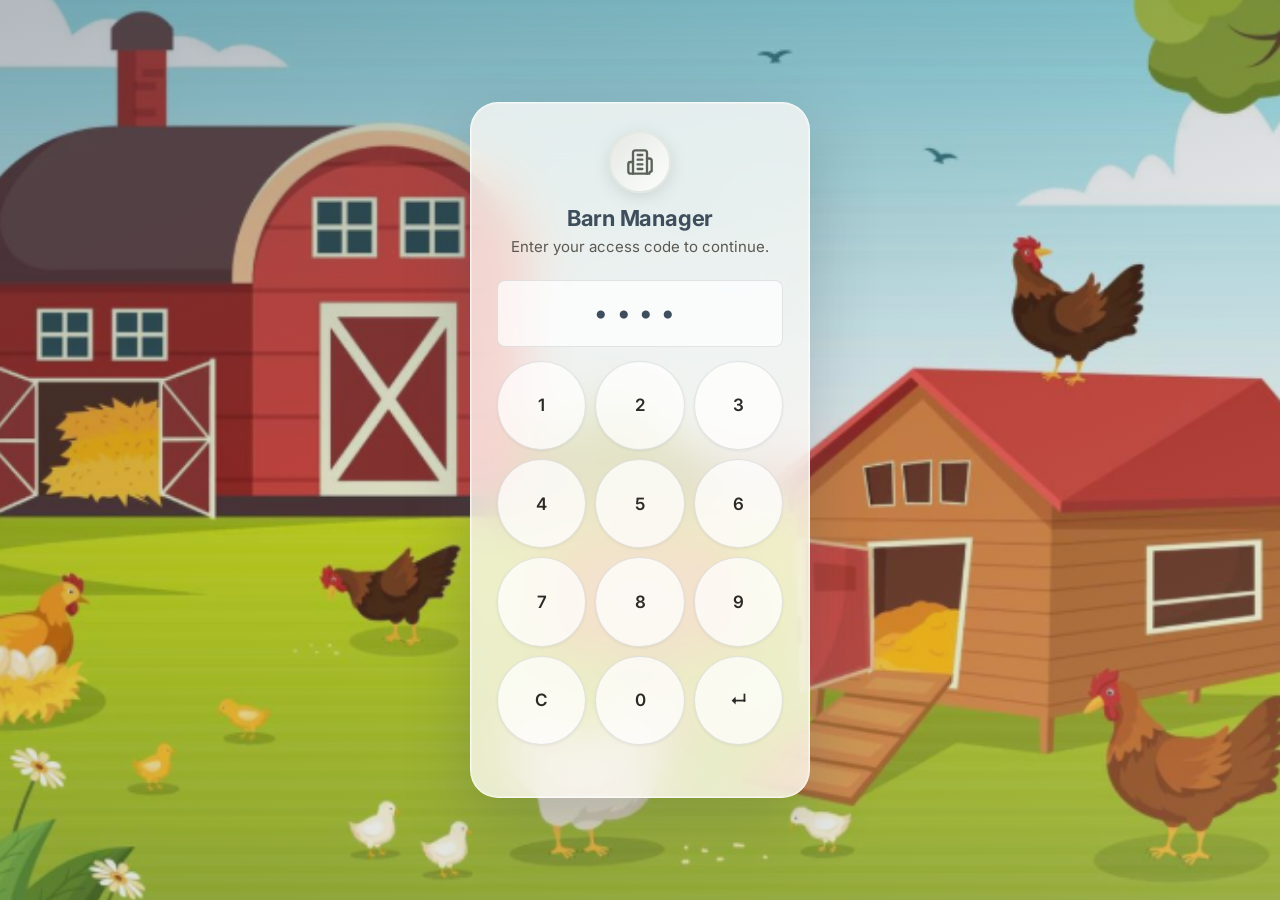
==== index.html @ c5adf639 "First Commit: Initial version completed" ====
<!DOCTYPE html>
<html lang="en">
<head>
  <meta charset="UTF-8">
  <title>Barn Manager Login</title>
  <meta name="viewport" content="width=device-width, initial-scale=1.0">
  <link rel="stylesheet" href="assets/css/style.css">
  <link rel="manifest" href="manifest.json">
</head>
<body>
  <div class="login-wrapper">
    <div class="card login-card">
      <div class="login-header">
        <div class="login-logo-wrap">
          <svg xmlns="http://www.w3.org/2000/svg" width="28" height="28" viewBox="0 0 24 24" fill="none" stroke="currentColor" stroke-width="2" stroke-linecap="round" stroke-linejoin="round"><path d="M6 22V4a2 2 0 0 1 2-2h8a2 2 0 0 1 2 2v18Z"/><path d="M6 12H4a2 2 0 0 0-2 2v6a2 2 0 0 0 2 2h2"/><path d="M18 9h2a2 2 0 0 1 2 2v9a2 2 0 0 0-2 2h-2"/><path d="M10 6h4"/><path d="M10 10h4"/><path d="M10 14h4"/><path d="M10 18h4"/></svg>
        </div>
        <h1>Barn Manager</h1>
        <p>Enter your access code to continue.</p>
      </div>

      <div id="step-keypad">
        <div class="keypad-display" id="keypadDisplay">••••</div>
        <div class="keypad-grid">
          <button class="keypad-btn" data-digit="1">1</button>
          <button class="keypad-btn" data-digit="2">2</button>
          <button class="keypad-btn" data-digit="3">3</button>
          <button class="keypad-btn" data-digit="4">4</button>
          <button class="keypad-btn" data-digit="5">5</button>
          <button class="keypad-btn" data-digit="6">6</button>
          <button class="keypad-btn" data-digit="7">7</button>
          <button class="keypad-btn" data-digit="8">8</button>
          <button class="keypad-btn" data-digit="9">9</button>
          <button class="keypad-btn" data-action="clear">C</button>
          <button class="keypad-btn" data-digit="0">0</button>
          <button class="keypad-btn" data-action="enter">↵</button>
        </div>
        <div class="keypad-error" id="keypadError"></div>
      </div>

      <div id="step-year" class="year-step" style="display: none;">
        <p>What year is the Farm Manager born?</p>
        <div class="year-input-row">
          <input type="number" id="yearInput" placeholder="YYYY" min="1900" max="2100">
          <button class="btn btn-primary btn-small" id="yearSubmit">Enter</button>
        </div>
        <div class="keypad-error" id="yearError"></div>
      </div>
    </div>
  </div>

  <script src="assets/js/app.js"></script>
  <script src="assets/js/pages/login.js"></script>
</body>
</html>
---- assets/css/style.css ----
/* ═══════════════════════════════════════════════════
   BARN MANAGER — October Mist · Pro Redesign v4
   Glass · Motion · Lucide Icons · Full Responsive
═══════════════════════════════════════════════════ */

@import url('https://fonts.googleapis.com/css2?family=Inter:ital,opsz,wght@0,14..32,300;0,14..32,400;0,14..32,500;0,14..32,600;0,14..32,700;1,14..32,400&display=swap');

/* ─── TOKENS ─────────────────────────────────────── */
:root {
  --white:        #ffffff;
  --cream:        #f7f5f0;
  --bg:           #ede8e0;
  --bg-card:      #f7f5f0;
  --bg-soft:      #e6e1d8;

  --slate:        #3f4e5c;
  --navy:         #3f4e5c;
  --navy-mid:     #4a5668;
  --navy-glass:   rgba(63, 78, 92, .76);

  --mist:         #b6b8a5;
  --sage:         #5c645a;
  --sage-dk:      #4a5248;
  --sage-lt:      #e4e8e2;
  --sage-glass:   rgba(92, 100, 90, .16);

  --seafoam:      #b5c8c0;
  --teal:         #9bb5ad;
  --teal-lt:      #e4edea;

  --terra:        #a97262;
  --terra-lt:     #f2e8e4;

  --sand:         #d9c8b8;
  --blush:        #d9c8b8;
  --greige:       #b8b0a6;

  --border:       rgba(63, 78, 92, .1);
  --border-mid:   rgba(63, 78, 92, .14);

  --text:         #2c2a27;
  --text-2:       #5c5852;
  --text-3:       #969088;

  --navy-rgb:     63, 78, 92;
  --sage-rgb:     92, 100, 90;
  --terra-rgb:    169, 114, 98;
  --mist-rgb:     182, 184, 165;

  --glass-bg:     rgba(247, 245, 240, .76);
  --glass-border: rgba(255, 255, 255, .58);
  --glass-shadow: 0 8px 32px rgba(63, 78, 92, .14);

  /* Shadows */
  --sh-xs: 0 1px 3px rgba(0,0,0,.07);
  --sh-sm: 0 2px 10px rgba(0,0,0,.09);
  --sh-md: 0 6px 24px rgba(0,0,0,.11);
  --sh-lg: 0 16px 48px rgba(0,0,0,.15);

  /* Shape */
  --r-sm:  8px;
  --r-md:  14px;
  --r-lg:  20px;
  --r-xl:  28px;
  --r-pill:999px;

  /* Motion */
  --ease:   cubic-bezier(.25,.46,.45,.94);
  --spring: cubic-bezier(.34,1.56,.64,1);
  --t1: .12s;
  --t2: .22s;
  --t3: .38s;

  /* Layout */
  --nav-h:  58px;
  --max-w:  1080px;
  --font:   'Inter', system-ui, sans-serif;

  /* Typography — fixed role scale */
  --fs-display:  26px;
  --fs-title:    22px;
  --fs-heading:  19px;
  --fs-subhead:  17px;
  --fs-body:     16px;
  --fs-ui:       15px;
  --fs-caption:  14px;
  --fs-label:    13px;
  --fs-micro:    12px;
}

/* ─── RESET ──────────────────────────────────────── */
*, *::before, *::after { box-sizing: border-box; margin: 0; padding: 0; }
html { -webkit-text-size-adjust: 100%; scroll-behavior: smooth; }

body {
  font-family: var(--font);
  font-size: var(--fs-body);
  line-height: 1.55;
  color: var(--text);
  background: var(--bg);
  min-height: 100vh;
  -webkit-font-smoothing: antialiased;
}

body.app-shell {
  display: flex;
  flex-direction: column;
  padding-top: var(--nav-h);
  background: var(--bg);
  position: relative;
}

/* Farm background on ALL app pages */
body.app-shell::before {
  content: '';
  position: fixed;
  inset: 0;
  background: url('../images/farm-bg.jpg') center center / cover no-repeat;
  z-index: -2;
  transform: scale(1.04);
  animation: subtleDrift 30s ease-in-out infinite alternate;
}

/* Soft warm overlay so content stays readable */
body.app-shell::after {
  content: '';
  position: fixed;
  inset: 0;
  background: rgba(237, 232, 224, .5);
  z-index: -1;
}

/* ─── TYPOGRAPHY ─────────────────────────────────── */
h1, h2, h3 {
  font-weight: 700;
  line-height: 1.22;
  color: var(--navy);
  letter-spacing: -.01em;
}
h1 { font-size: var(--fs-title); }
h2 { font-size: var(--fs-heading); }
h3 { font-size: var(--fs-subhead); }

label {
  display: block;
  font-size: var(--fs-label);
  font-weight: 600;
  color: var(--text-3);
  text-transform: uppercase;
  letter-spacing: .055em;
  margin-bottom: 5px;
}
p { color: var(--text-2); }
button { font-family: var(--font); cursor: pointer; }
a { color: inherit; text-decoration: none; }

.icon {
  display: block;
  flex-shrink: 0;
}

.top-bar-title .icon,
.panel-title .icon {
  display: inline-block;
  vertical-align: middle;
}

/* ─── SHELL ──────────────────────────────────────── */
.app-container {
  width: 100%;
  max-width: var(--max-w);
  margin: 0 auto;
  padding: 22px 18px 52px;
}

body.app-shell.page-centered .app-container {
  flex: 1;
  display: flex;
  align-items: center;
  justify-content: center;
  padding: 24px 18px;
}

/* ─── TOP BAR ────────────────────────────────────── */
.top-bar {
  position: fixed;
  top: 0; left: 0; right: 0;
  z-index: 200;
  height: var(--nav-h);
  background: var(--navy-glass);
  backdrop-filter: blur(18px) saturate(1.6);
  -webkit-backdrop-filter: blur(18px) saturate(1.6);
  border-bottom: 1px solid rgba(255,255,255,.1);
  display: flex;
  align-items: center;
  justify-content: space-between;
  padding: 0 20px;
  box-shadow: 0 2px 20px rgba(0,0,0,.18);
}

.top-bar-title {
  font-size: var(--fs-subhead);
  font-weight: 700;
  color: #fff;
  letter-spacing: .01em;
  display: flex;
  align-items: center;
  gap: 10px;
}

.top-bar-title svg { opacity: .8; }

.top-bar-actions {
  display: flex;
  align-items: center;
  gap: 8px;
}

/* ─── GLASS CARD ─────────────────────────────────── */
.card {
  position: relative;
  background: rgba(252,250,247,.78);
  backdrop-filter: blur(22px) saturate(1.6);
  -webkit-backdrop-filter: blur(22px) saturate(1.6);
  border-radius: var(--r-lg);
  border: 1px solid rgba(255,255,255,.72);
  box-shadow: 0 8px 32px rgba(var(--navy-rgb), .12), 0 1px 0 rgba(255,255,255,.8) inset;
  padding: 22px 22px;
  overflow: visible;
  animation: cardIn var(--t3) var(--ease) forwards;
}

.app-container > .card + .card { margin-top: 14px; }

@keyframes cardIn {
  from { opacity: 0; }
  to   { opacity: 1; }
}

.app-container > .card:nth-child(2) { animation-delay: .06s; }
.app-container > .card:nth-child(3) { animation-delay: .12s; }
.app-container > .card:nth-child(4) { animation-delay: .18s; }

/* ─── BUTTONS ────────────────────────────────────── */
.btn {
  display: inline-flex;
  align-items: center;
  justify-content: center;
  gap: 7px;
  border: none;
  border-radius: var(--r-pill);
  padding: 9px 20px;
  font-size: var(--fs-ui);
  font-weight: 600;
  letter-spacing: .01em;
  min-height: 40px;
  white-space: nowrap;
  transition:
    background var(--t1) var(--ease),
    transform  var(--t1) var(--ease),
    box-shadow var(--t1) var(--ease);
}

.btn svg { flex-shrink: 0; }
.btn:active { transform: scale(.95) !important; }

.btn-primary {
  background: var(--sage);
  color: #fff;
  box-shadow: 0 3px 12px rgba(var(--sage-rgb), .32);
}
.btn-primary:hover {
  background: var(--sage-dk);
  transform: translateY(-1px);
  box-shadow: 0 5px 18px rgba(var(--sage-rgb), .38);
}

/* ghost on dark bg (top bar) */
.btn-ghost {
  background: rgba(255,255,255,.13);
  color: #fff;
  border: 1px solid rgba(255,255,255,.22);
}
.btn-ghost:hover { background: rgba(255,255,255,.24); }

/* ghost on light bg (inside cards) */
.card .btn-ghost,
.tab-panel .btn-ghost {
  background: var(--bg-soft);
  color: var(--text);
  border: 1px solid var(--border-mid);
}
.card .btn-ghost:hover,
.tab-panel .btn-ghost:hover { background: var(--bg); }

.btn-danger {
  background: var(--terra);
  color: #fff;
  box-shadow: 0 3px 10px rgba(var(--terra-rgb), .28);
}
.btn-danger:hover { filter: brightness(1.08); }

.btn-success {
  background: #c9ebd4;
  color: #3a7a52;
  box-shadow: 0 3px 10px rgba(100, 170, 130, .2);
}

.btn-success:hover {
  background: #b8e3c7;
  color: #326845;
  transform: translateY(-1px);
  box-shadow: 0 5px 14px rgba(100, 170, 130, .24);
}

.btn-small {
  padding: 5px 13px;
  font-size: var(--fs-caption);
  min-height: 32px;
}

/* ─── INPUTS ─────────────────────────────────────── */
.form-group { margin-bottom: 15px; }

input[type=text],
input[type=number],
input[type=date],
input[type=time],
select,
textarea {
  font-family: var(--font);
  font-size: var(--fs-body);
  padding: 10px 12px;
  border-radius: var(--r-sm);
  border: 1.5px solid rgba(0,0,0,.11);
  background: rgba(255,255,255,.85);
  color: var(--text);
  width: 100%;
  min-height: 42px;
  transition: border-color var(--t1), box-shadow var(--t1), background var(--t1);
  -webkit-appearance: none;
  appearance: none;
}

input:focus, select:focus, textarea:focus {
  outline: none;
  border-color: var(--sage);
  background: #fff;
  box-shadow: 0 0 0 3px rgba(var(--sage-rgb), .14);
}

input::placeholder, textarea::placeholder { color: var(--text-3); }

select {
  background-image: url("data:image/svg+xml,%3Csvg xmlns='http://www.w3.org/2000/svg' width='12' height='8'%3E%3Cpath d='M1 1l5 5 5-5' stroke='%239a948c' stroke-width='1.6' fill='none' stroke-linecap='round' stroke-linejoin='round'/%3E%3C/svg%3E");
  background-repeat: no-repeat;
  background-position: right 12px center;
  background-color: rgba(255,255,255,.85);
  padding-right: 32px;
}

textarea { resize: vertical; min-height: 88px; }

.field-group.has-error input[type=text],
.field-group.has-error input[type=number],
.field-group.has-error input[type=date],
.field-group.has-error input[type=time],
.field-group.has-error textarea,
input.is-invalid,
textarea.is-invalid {
  border-color: var(--terra);
  box-shadow: 0 0 0 3px rgba(var(--terra-rgb), .16);
}

.field-group.has-error input:focus,
.field-group.has-error textarea:focus,
input.is-invalid:focus,
textarea.is-invalid:focus {
  border-color: var(--terra);
  box-shadow: 0 0 0 3px rgba(var(--terra-rgb), .16);
}

.field-error {
  margin-top: 6px;
  font-size: var(--fs-caption);
  font-weight: 500;
  color: var(--terra);
  line-height: 1.35;
}

.card.has-form-errors {
  border-color: rgba(var(--terra-rgb), .45);
  box-shadow:
    0 0 0 2px rgba(var(--terra-rgb), .18),
    0 8px 32px rgba(var(--navy-rgb), .12),
    0 1px 0 rgba(255,255,255,.8) inset;
}

.custom-select {
  position: relative;
  width: 100%;
  min-width: 100px;
}

.custom-select-trigger {
  width: 100%;
  display: flex;
  align-items: center;
  justify-content: space-between;
  gap: 8px;
  font-family: var(--font);
  font-size: var(--fs-body);
  padding: 8px 12px;
  border-radius: var(--r-sm);
  border: 1.5px solid rgba(0,0,0,.11);
  background: rgba(255,255,255,.85);
  color: var(--text);
  min-height: 42px;
  cursor: pointer;
  text-align: left;
  transition: border-color var(--t1), box-shadow var(--t1), background var(--t1);
}

.custom-select-trigger:hover {
  background: #fff;
}

.custom-select.open .custom-select-trigger,
.custom-select-trigger:focus {
  outline: none;
  border-color: var(--sage);
  background: #fff;
  box-shadow: 0 0 0 3px rgba(var(--sage-rgb), .14);
}

.custom-select.is-invalid .custom-select-trigger {
  border-color: var(--terra);
  box-shadow: 0 0 0 3px rgba(var(--terra-rgb), .16);
}

.custom-select.is-invalid.open .custom-select-trigger,
.custom-select.is-invalid .custom-select-trigger:focus {
  border-color: var(--terra);
  box-shadow: 0 0 0 3px rgba(var(--terra-rgb), .16);
}

.custom-select-label {
  flex: 1;
  min-width: 0;
  overflow: hidden;
  text-overflow: ellipsis;
  white-space: nowrap;
}

.custom-select-label.is-placeholder {
  color: var(--text-3);
}

.custom-select-chevron {
  flex-shrink: 0;
  width: 12px;
  height: 12px;
  background-image: url("data:image/svg+xml,%3Csvg xmlns='http://www.w3.org/2000/svg' width='12' height='8'%3E%3Cpath d='M1 1l5 5 5-5' stroke='%23969088' stroke-width='1.6' fill='none' stroke-linecap='round' stroke-linejoin='round'/%3E%3C/svg%3E");
  background-repeat: no-repeat;
  background-position: center;
  transition: transform var(--t1);
}

.custom-select.open .custom-select-chevron {
  transform: rotate(180deg);
}

.custom-select-menu {
  display: none;
  list-style: none;
  margin: 0;
  padding: 4px;
  background: #fff;
  border: 1px solid var(--border-mid);
  border-radius: var(--r-sm);
  box-shadow: var(--sh-md);
  max-height: 220px;
  overflow-y: auto;
}

.custom-select-menu.is-open {
  display: block;
}

.custom-select-option {
  padding: 9px 12px;
  border-radius: 6px;
  font-size: var(--fs-ui);
  cursor: pointer;
  color: var(--text);
  transition: background var(--t1), color var(--t1);
}

.custom-select-option:hover {
  background: var(--sage-lt);
}

.custom-select-option.selected {
  background: var(--sage);
  color: #fff;
}

td .custom-select-trigger {
  min-height: 34px;
  padding: 5px 10px;
  font-size: var(--fs-ui);
}

/* ─── TABLES ─────────────────────────────────────── */
.table-wrapper {
  overflow: visible;
  border-radius: var(--r-md);
  border: 1px solid var(--border);
  background: rgba(255,255,255,.7);
}

table { border-collapse: collapse; width: 100%; min-width: 560px; }

th, td {
  padding: 10px 13px;
  border-bottom: 1px solid rgba(0,0,0,.07);
  font-size: var(--fs-ui);
  text-align: left;
}

th {
  background: var(--teal-lt);
  color: var(--navy);
  font-weight: 700;
  font-size: var(--fs-micro);
  text-transform: uppercase;
  letter-spacing: .06em;
  white-space: nowrap;
}

th.col-no, td.col-no {
  width: 48px;
  padding-left: 10px;
  padding-right: 10px;
  text-align: center;
  font-size: var(--fs-caption);
  font-weight: 600;
  white-space: nowrap;
}

th.col-no {
  text-transform: none;
  letter-spacing: 0;
  color: var(--navy);
}

td.col-no {
  color: var(--text-3);
}

tr:last-child td { border-bottom: none; }
tbody tr { transition: background var(--t1); }
tbody tr:hover td { background: rgba(var(--mist-rgb), .12); }

td.select-cell {
  min-width: 120px;
}

th.col-action, td.action-cell {
  width: 56px;
  text-align: center;
  padding-left: 8px;
  padding-right: 8px;
}

th.col-action {
  text-transform: none;
  letter-spacing: 0;
}

.btn-icon-delete {
  display: inline-flex;
  align-items: center;
  justify-content: center;
  width: 34px;
  height: 34px;
  padding: 0;
  border: none;
  border-radius: var(--r-sm);
  background: transparent;
  color: var(--terra);
  cursor: pointer;
  transition: background var(--t1), color var(--t1), transform var(--t1);
}

.btn-icon-delete:hover {
  background: var(--terra-lt);
  color: #8f5345;
}

.btn-icon-delete:active {
  transform: scale(0.94);
}

.btn-icon-delete svg {
  display: block;
}

/* ─── TABS ───────────────────────────────────────── */
.tabs {
  display: inline-flex;
  background: rgba(255,255,255,.5);
  backdrop-filter: blur(8px);
  border: 1px solid var(--border);
  border-radius: var(--r-pill);
  padding: 4px;
  gap: 3px;
  margin-bottom: 16px;
}

.tab-button {
  border: none;
  background: transparent;
  color: var(--text-2);
  padding: 6px 22px;
  border-radius: var(--r-pill);
  font-size: var(--fs-ui);
  font-weight: 600;
  min-height: 36px;
  transition: background var(--t1), color var(--t1), box-shadow var(--t1);
}

.tab-button.active {
  background: var(--sage);
  color: #fff;
  box-shadow: 0 2px 10px rgba(var(--sage-rgb), .28);
}

.tab-panel { display: none; }
.tab-panel.active {
  display: block;
  animation: fadeUp var(--t2) var(--ease) forwards;
}

@keyframes fadeUp {
  from { opacity: 0; }
  to   { opacity: 1; }
}

/* ─── BADGES ─────────────────────────────────────── */
.badge {
  display: inline-flex;
  align-items: center;
  padding: 2px 9px;
  border-radius: var(--r-pill);
  font-size: var(--fs-micro);
  font-weight: 700;
  letter-spacing: .03em;
  background: var(--sage-lt);
  color: var(--sage-dk);
}
.badge-terra { background: var(--terra-lt); color: var(--terra); }

/* ─── PANEL TITLE ────────────────────────────────── */
.panel-title {
  font-size: var(--fs-label);
  font-weight: 700;
  color: var(--navy);
  text-transform: uppercase;
  letter-spacing: .07em;
  margin-bottom: 12px;
  display: flex;
  align-items: center;
  gap: 8px;
}

/* ─── LIST ITEMS (todos & reminders) ─────────────── */
.todo-item, .reminder-item {
  display: flex;
  align-items: flex-start;
  justify-content: space-between;
  gap: 10px;
  padding: 11px 13px;
  margin-bottom: 7px;
  border-radius: var(--r-md);
  background: rgba(255,255,255,.6);
  border: 1px solid var(--border);
  transition: background var(--t1), transform var(--t1), box-shadow var(--t1);
  animation: slideIn var(--t2) var(--ease) both;
}

.todo-item:hover, .reminder-item:hover {
  background: rgba(255,255,255,.9);
  transform: translateX(2px);
  box-shadow: var(--sh-sm);
}

@keyframes slideIn {
  from { opacity: 0; transform: translateX(-8px); }
  to   { opacity: 1; transform: translateX(0); }
}

.todo-item-main, .reminder-item-main { flex: 1; min-width: 0; }
.todo-right { display: flex; align-items: center; padding-top: 1px; }

.todo-title, .reminder-title {
  font-size: var(--fs-ui);
  font-weight: 600;
  color: var(--text);
  overflow: hidden;
  text-overflow: ellipsis;
  white-space: nowrap;
}

.todo-meta, .reminder-meta {
  font-size: var(--fs-caption);
  color: var(--text-3);
  margin-top: 2px;
  line-height: 1.4;
}

input[type=checkbox] {
  width: 18px; height: 18px;
  accent-color: var(--sage);
  cursor: pointer;
}

.list-empty {
  font-size: var(--fs-caption);
  color: var(--text-3);
  font-style: italic;
  padding: 18px 0;
  text-align: center;
}

/* ─── COUNTER ────────────────────────────────────── */
.counter-row {
  display: flex;
  justify-content: space-between;
  align-items: center;
  padding: 10px 14px;
  margin-bottom: 7px;
  border-radius: var(--r-sm);
  background: rgba(255,255,255,.55);
  border: 1px solid var(--border);
  transition: background var(--t1);
}
.counter-row:hover { background: rgba(255,255,255,.85); }

.counter-label { font-size: var(--fs-ui); font-weight: 600; color: var(--text); }

.counter-controls { display: inline-flex; align-items: center; gap: 8px; }

.counter-btn {
  width: 32px; height: 32px;
  border-radius: 50%;
  border: 1.5px solid var(--border-mid);
  background: #fff;
  color: var(--text);
  font-size: var(--fs-subhead);
  font-weight: 700;
  display: flex;
  align-items: center;
  justify-content: center;
  transition: background var(--t1), border-color var(--t1), transform var(--t1);
}
.counter-btn:hover { background: var(--sage-lt); border-color: var(--sage); }
.counter-btn:active { transform: scale(.88); }

.counter-value { min-width: 34px; text-align: center; font-size: var(--fs-subhead); font-weight: 700; color: var(--navy); }

/* ─── MISC ───────────────────────────────────────── */
.details-cell { position: relative; }
.details-text { white-space: pre-line; line-height: 1.4; }

.details-pencil {
  position: absolute;
  top: 5px; right: 5px;
  width: 24px; height: 24px;
  border-radius: 50%;
  border: 1px solid var(--border);
  background: var(--bg-soft);
  color: var(--text-3);
  font-size: var(--fs-micro);
  cursor: pointer;
  display: flex; align-items: center; justify-content: center;
  transition: background var(--t1);
}
.details-pencil:hover { background: var(--sage-lt); }

.flock-form-card { max-width: 700px; margin: 0 auto; width: 100%; }

body.app-shell.page-centered .flock-form-card {
  margin: 0;
}

@media (orientation: portrait) {
  body.app-shell.page-centered .form-grid {
    grid-template-columns: 1fr;
  }
}
.form-intro {
  font-size: var(--fs-ui);
  color: var(--text-2);
  margin-top: 6px;
}
.flock-form-actions {
  display: flex;
  justify-content: flex-end;
  gap: 10px;
  margin-top: 20px;
  flex-wrap: wrap;
}

.form-grid { display: grid; grid-template-columns: 1fr 1fr; gap: 14px; }

.card-toolbar {
  display: flex;
  justify-content: space-between;
  align-items: center;
  gap: 12px;
  flex-wrap: wrap;
}

.card-toolbar-actions {
  display: flex;
  gap: 8px;
  flex-wrap: wrap;
}

.action-row {
  display: flex;
  gap: 10px;
  flex-wrap: wrap;
}

/* ─── MODALS ─────────────────────────────────────── */
#detailsModal, .popup-overlay {
  position: fixed;
  inset: 0;
  display: none;
  align-items: center;
  justify-content: center;
  background: rgba(var(--navy-rgb), .42);
  z-index: 300;
  backdrop-filter: blur(6px);
}

.details-modal-content, .popup-card {
  background: var(--glass-bg);
  backdrop-filter: blur(20px);
  border-radius: var(--r-lg);
  border: 1px solid var(--glass-border);
  padding: 22px;
  width: 92%;
  max-width: 580px;
  box-shadow: var(--sh-lg);
  animation: cardIn var(--t2) var(--spring) both;
}

.details-modal-content {
  max-height: 82vh;
  display: flex;
  flex-direction: column;
}
.details-modal-content textarea { flex: 1; min-height: 200px; }

.popup-card { max-width: 380px; text-align: center; }
.popup-item {
  margin-bottom: 8px;
  text-align: left;
}
.popup-item-meta {
  font-size: var(--fs-caption);
  color: var(--text-3);
}
.popup-actions { display: flex; justify-content: flex-end; gap: 8px; margin-top: 16px; }

.confirm-modal {
  max-width: 320px;
  text-align: left;
}

.confirm-modal-icon {
  display: inline-flex;
  align-items: center;
  justify-content: center;
  width: 40px;
  height: 40px;
  margin-bottom: 12px;
  border-radius: 50%;
  background: var(--terra-lt);
  color: var(--terra);
}

.confirm-modal.is-success {
  background: rgba(236, 248, 240, .94);
  border-color: rgba(152, 210, 170, .55);
  box-shadow:
    0 0 0 1px rgba(180, 225, 195, .35),
    var(--sh-lg);
}

.confirm-modal.is-success .confirm-modal-icon {
  background: #d9f0e1;
  color: #6fbf8a;
}

.confirm-modal.is-success h2 {
  color: #3d6f52;
}

.confirm-modal h2 {
  font-size: var(--fs-heading);
  margin-bottom: 8px;
}

.confirm-modal-text {
  font-size: var(--fs-ui);
  color: var(--text-2);
  line-height: 1.45;
}

.confirm-modal-actions {
  margin-top: 18px;
}

/* ═══════════════════════════════════
   LOGIN PAGE
═══════════════════════════════════ */
.login-wrapper {
  min-height: 100vh;
  display: flex;
  align-items: center;
  justify-content: center;
  padding: 24px 16px;
  position: relative;
  overflow: hidden;
}

/* Farm background */
.login-wrapper::before {
  content: '';
  position: fixed;
  inset: 0;
  background: url('../images/farm-bg.jpg') center center / cover no-repeat;
  z-index: 0;
  transform: scale(1.04);
  animation: subtleDrift 30s ease-in-out infinite alternate;
}

@keyframes subtleDrift {
  from { transform: scale(1.04) translate(0, 0); }
  to   { transform: scale(1.08) translate(-1%, -1%); }
}

/* overlay to make card readable */
.login-wrapper::after {
  content: '';
  position: fixed;
  inset: 0;
  background: linear-gradient(
    160deg,
    rgba(var(--navy-rgb), .4) 0%,
    rgba(var(--navy-rgb), .16) 48%,
    rgba(var(--mist-rgb), .24) 100%
  );
  z-index: 1;
}

.login-card {
  position: relative;
  z-index: 2;
  max-width: 340px;
  width: 100%;
  background: rgba(250,248,245,.82);
  backdrop-filter: blur(24px) saturate(1.5);
  -webkit-backdrop-filter: blur(24px) saturate(1.5);
  border: 1px solid rgba(255,255,255,.65);
  border-radius: var(--r-xl);
  padding: 28px 26px 24px;
  box-shadow: 0 24px 64px rgba(var(--navy-rgb), .26), 0 0 0 1px rgba(255,255,255,.3) inset;
  animation: cardIn var(--t3) var(--spring) both;
}

.login-header {
  text-align: center;
  margin-bottom: 22px;
}

.login-logo-wrap {
  width: 62px; height: 62px;
  border-radius: 50%;
  background: linear-gradient(135deg, var(--sage-lt), rgba(255,255,255,.9));
  border: 2px solid var(--sage-lt);
  display: flex;
  align-items: center;
  justify-content: center;
  margin: 0 auto 12px;
  box-shadow: 0 4px 16px rgba(var(--sage-rgb), .18);
  animation: float 3s ease-in-out infinite;
}

@keyframes float {
  0%,100% { transform: translateY(0); }
  50%      { transform: translateY(-5px); }
}

.login-logo-wrap svg { color: var(--sage); }

.login-card h1 { font-size: var(--fs-title); color: var(--navy); margin-bottom: 3px; }
.login-card > p, .login-header > p {
  font-size: var(--fs-ui);
  color: var(--text-2);
  margin-bottom: 0;
}

/* Keypad */
.keypad-display {
  background: rgba(255,255,255,.7);
  border: 1.5px solid var(--border-mid);
  border-radius: var(--r-sm);
  padding: 12px;
  text-align: center;
  letter-spacing: .4em;
  font-size: var(--fs-display);
  font-weight: 700;
  color: var(--navy);
  margin-bottom: 14px;
  min-height: 52px;
  display: flex;
  align-items: center;
  justify-content: center;
  transition: border-color var(--t1), box-shadow var(--t1);
}
.keypad-display.active {
  border-color: var(--sage);
  box-shadow: 0 0 0 3px rgba(var(--sage-rgb), .14);
}

.keypad-grid {
  display: grid;
  grid-template-columns: repeat(3, 1fr);
  gap: 9px;
}

.keypad-btn {
  aspect-ratio: 1;
  border-radius: 50%;
  border: 1.5px solid var(--border-mid);
  background: rgba(255,255,255,.75);
  color: var(--text);
  font-size: var(--fs-subhead);
  font-weight: 600;
  font-family: var(--font);
  box-shadow: var(--sh-xs);
  transition: background var(--t1), border-color var(--t1), transform var(--t1), box-shadow var(--t1);
  display: flex;
  align-items: center;
  justify-content: center;
  padding: 0;
  min-height: 54px;
}
.keypad-btn:hover { background: var(--sage-lt); border-color: var(--sage); }
.keypad-btn:active { transform: scale(.88); box-shadow: none; background: rgba(var(--mist-rgb), .35); }

.keypad-error {
  min-height: 20px;
  font-size: var(--fs-caption);
  font-weight: 500;
  color: var(--terra);
  text-align: center;
  margin-top: 8px;
}

.year-step p { font-size: var(--fs-body); margin-bottom: 10px; }
.year-input-row { display: flex; gap: 8px; }
.year-input-row input { flex: 1; }

/* ═══════════════════════════════════
   DASHBOARD — FLOCK HERO CARD
═══════════════════════════════════ */
.flock-summary-card {
  overflow: hidden;
  background:
    linear-gradient(135deg, rgba(var(--navy-rgb), .9) 0%, rgba(74, 86, 104, .84) 100%);
  backdrop-filter: blur(16px);
  -webkit-backdrop-filter: blur(16px);
  border-color: rgba(255,255,255,.12);
  color: #fff;
  padding: 24px 22px;
}

.flock-summary-card::after {
  content: '';
  position: absolute;
  right: 0; top: 0; bottom: 0;
  width: 45%;
  background: url("data:image/svg+xml,%3Csvg xmlns='http://www.w3.org/2000/svg' viewBox='0 0 200 180' opacity='.07'%3E%3Cellipse cx='100' cy='125' rx='52' ry='44' fill='white'/%3E%3Cellipse cx='100' cy='82' rx='38' ry='34' fill='white'/%3E%3Cellipse cx='82' cy='60' rx='16' ry='13' fill='white'/%3E%3Ccircle cx='88' cy='53' r='4' fill='%233f4e5c'/%3E%3Cpolygon points='74,47 64,38 80,41' fill='%23a97262'/%3E%3Cellipse cx='118' cy='58' rx='10' ry='9' fill='white'/%3E%3Ccircle cx='113' cy='53' r='3' fill='%233f4e5c'/%3E%3Cpolygon points='122,46 130,39 124,48' fill='%23a97262'/%3E%3C/svg%3E") right center / 200px auto no-repeat;
  pointer-events: none;
  z-index: 0;
  border-radius: inherit;
}

.flock-summary-card h2 {
  color: rgba(255,255,255,.55);
  font-size: var(--fs-micro);
  text-transform: uppercase;
  letter-spacing: .1em;
  font-weight: 700;
  margin-bottom: 16px;
}

.flock-summary-grid {
  display: grid;
  grid-template-columns: repeat(3, 1fr);
  gap: 10px;
  margin-bottom: 16px;
}

.flock-summary-item {
  background: rgba(255,255,255,.1);
  border: 1px solid rgba(255,255,255,.13);
  border-radius: var(--r-md);
  padding: 12px 10px;
  text-align: center;
  transition: background var(--t1), transform var(--t1);
}
.flock-summary-item:hover { background: rgba(255,255,255,.18); transform: translateY(-1px); }

.flock-summary-label {
  font-size: var(--fs-micro);
  color: rgba(255,255,255,.55);
  text-transform: uppercase;
  letter-spacing: .07em;
  margin-bottom: 5px;
}
.flock-summary-value { font-size: var(--fs-subhead); font-weight: 700; color: #fff; }

.flock-summary-card .btn-ghost {
  background: rgba(255,255,255,.14);
  color: #fff;
  border-color: rgba(255,255,255,.22);
  font-size: var(--fs-caption);
}
.flock-summary-card .btn-ghost:hover { background: rgba(255,255,255,.24); }
.flock-edit-row { margin-top: 0; }

/* ═══════════════════════════════════
   DASHBOARD — WORKSHEETS CARD
═══════════════════════════════════ */
.worksheets-card h2 { margin-bottom: 16px; }

.menu-grid {
  display: grid;
  grid-template-columns: repeat(2, 1fr);
  gap: 10px;
}

.menu-tile {
  border-radius: var(--r-md);
  border: 1px solid rgba(255, 255, 255, .6);
  background: rgba(255, 255, 255, .62);
  backdrop-filter: blur(14px) saturate(1.4);
  -webkit-backdrop-filter: blur(14px) saturate(1.4);
  padding: 16px 10px 14px;
  cursor: pointer;
  text-align: center;
  min-width: 0;
  min-height: 104px;
  display: flex;
  flex-direction: column;
  align-items: center;
  justify-content: center;
  transition:
    background  var(--t1) var(--ease),
    border-color var(--t1) var(--ease),
    transform   var(--t2) var(--spring),
    box-shadow  var(--t1) var(--ease);
  position: relative;
  overflow: hidden;
}

.menu-tile-icon .icon-chicken {
  width: 22px;
  height: 22px;
}

.menu-tile-icon {
  width: 38px; height: 38px;
  border-radius: 50%;
  background: var(--sage-lt);
  display: flex;
  align-items: center;
  justify-content: center;
  margin: 0 auto 9px;
  transition: transform var(--t2) var(--spring), background var(--t1), color var(--t1);
  color: var(--sage);
}

.menu-tile:hover {
  background: rgba(255,255,255,.9);
  border-color: var(--mist);
  transform: translateY(-3px);
  box-shadow: 0 8px 24px rgba(var(--sage-rgb), .16);
}
.menu-tile:hover .menu-tile-icon {
  transform: scale(1.15) rotate(-6deg);
  background: var(--sage);
  color: #fff;
}
.menu-tile:active { transform: scale(.96); }

.menu-tile-title { font-weight: 700; font-size: var(--fs-ui); color: var(--navy); margin-bottom: 2px; }
.menu-tile-sub {
  font-size: var(--fs-caption);
  color: var(--text-3);
  line-height: 1.3;
  display: -webkit-box;
  -webkit-line-clamp: 2;
  -webkit-box-orient: vertical;
  overflow: hidden;
}

/* ═══════════════════════════════════
   DASHBOARD — BOTTOM PANELS
═══════════════════════════════════ */
.dashboard-panels {
  display: grid;
  grid-template-columns: 1fr 1fr;
  gap: 14px;
  margin-top: 14px;
  align-items: stretch;
}

.dashboard-panel {
  margin-top: 0;
  height: 100%;
  min-height: 200px;
  display: flex;
  flex-direction: column;
}

.dashboard-panel .panel-title {
  flex-shrink: 0;
}

.dashboard-panel .panel-title-text {
  flex: 1;
  min-width: 0;
  line-height: 1.3;
}

.dashboard-panel .panel-title .badge {
  margin-left: auto;
  flex-shrink: 0;
}

.dashboard-panel-body {
  flex: 1;
  display: flex;
  flex-direction: column;
  min-height: 0;
}

.dashboard-panel .list-empty {
  flex: 1;
  display: flex;
  align-items: center;
  justify-content: center;
  padding: 12px 0;
}

.dashboard-panel-footer {
  flex-shrink: 0;
  padding-top: 10px;
  margin-top: auto;
  border-top: 1px solid var(--border);
  text-align: center;
}

.dashboard-panel-footer.is-hidden {
  display: none;
}

.dashboard-view-all {
  appearance: none;
  border: none;
  background: none;
  padding: 6px 4px 2px;
  font: inherit;
  font-size: var(--fs-caption);
  font-weight: 600;
  color: var(--sage);
  cursor: pointer;
  text-decoration: underline;
  text-underline-offset: 3px;
  transition: color var(--t1) var(--ease);
}

.dashboard-view-all:hover {
  color: var(--sage-dk);
}

.dashboard-center-row { display: flex; justify-content: center; margin-top: 14px; }

/* ─── UTILITIES ──────────────────────────────────── */
.mt-6  { margin-top: 6px; }
.mt-8  { margin-top: 8px; }
.mt-10 { margin-top: 10px; }
.mt-12 { margin-top: 12px; }
.mt-16 { margin-top: 16px; }
.mt-20 { margin-top: 20px; }
.mt-24 { margin-top: 24px; }
.text-center { text-align: center; }
.flex-wrap { flex-wrap: wrap; }
.gap-8 { gap: 8px; }
.d-flex { display: flex; }
.repair-status-completed { color: var(--sage-dk); font-weight: 600; font-size: var(--fs-caption); }
.repair-status-open { color: var(--terra); font-weight: 600; font-size: var(--fs-caption); }

/* ─── LIST PAGINATION ────────────────────────────── */
.list-pagination {
  margin-top: 14px;
  padding-top: 12px;
  padding-bottom: 4px;
  border-top: 1px solid var(--border);
  overflow: visible;
  position: relative;
  z-index: 2;
}

.list-pagination.is-hidden {
  display: none;
}

.list-pagination-inner {
  display: flex;
  flex-wrap: wrap;
  align-items: center;
  justify-content: space-between;
  gap: 12px 16px;
}

.list-pagination-size {
  display: flex;
  align-items: center;
  gap: 10px;
}

.list-pagination-label {
  font-size: var(--fs-caption);
  color: var(--text-2);
  white-space: nowrap;
}

.list-pagination-size-mount .custom-select {
  width: auto;
  min-width: 72px;
}

.list-pagination-size-mount .custom-select-trigger {
  min-height: 34px;
  padding: 5px 10px;
  font-size: var(--fs-ui);
}

.list-pagination-nav {
  display: flex;
  align-items: center;
  gap: 8px;
  flex-wrap: wrap;
}

.list-pagination-info,
.list-pagination-page {
  font-size: var(--fs-caption);
  color: var(--text-2);
  white-space: nowrap;
}

.list-pagination-page {
  min-width: 88px;
  text-align: center;
}

.list-pagination-btn {
  min-width: 34px;
  padding: 6px 8px;
}

.list-pagination-btn:disabled {
  opacity: 0.4;
  cursor: not-allowed;
}

/* ═══════════════════════════════════
   RESPONSIVE
═══════════════════════════════════ */

/* Portrait — wrapped worksheet grid */
@media (orientation: portrait) {
  .menu-grid {
    grid-template-columns: repeat(2, 1fr);
    gap: 10px;
  }

  .menu-tile {
    min-height: 108px;
    padding: 15px 10px 13px;
  }

  .dashboard-panel {
    min-height: 150px;
  }
}

@media (orientation: portrait) and (min-width: 400px) {
  .menu-grid {
    grid-template-columns: repeat(3, 1fr);
  }
}

@media (orientation: portrait) and (min-width: 560px) {
  .menu-grid {
    grid-template-columns: repeat(4, 1fr);
    gap: 12px;
  }

  .menu-tile {
    min-height: 112px;
  }

  .menu-grid .menu-tile:last-child:nth-child(4n+1):nth-last-child(1) {
    grid-column: 2 / span 2;
  }
}

@media (orientation: portrait) and (max-width: 399px) {
  .menu-grid .menu-tile:last-child:nth-child(odd):nth-last-child(1) {
    grid-column: 1 / -1;
    width: calc(50% - 5px);
    margin-inline: auto;
  }
}

@media (orientation: portrait) and (min-width: 400px) and (max-width: 559px) {
  .menu-grid .menu-tile:last-child:nth-child(3n+1):nth-last-child(1) {
    grid-column: 2;
  }
}

/* Landscape — single scrollable row */
@media (orientation: landscape) {
  .menu-grid {
    display: flex;
    flex-direction: row;
    flex-wrap: nowrap;
    gap: 10px;
    overflow-x: auto;
    -webkit-overflow-scrolling: touch;
    padding-bottom: 4px;
    scrollbar-width: none;
  }

  .menu-grid::-webkit-scrollbar { display: none; }

  .menu-tile {
    flex: 0 0 128px;
    min-width: 128px;
    min-height: 0;
    display: block;
  }

  .menu-tile-sub {
    display: block;
    -webkit-line-clamp: unset;
    overflow: visible;
  }
}

@media (orientation: landscape) and (min-width: 1024px) {
  .menu-tile {
    flex: 0 0 140px;
    min-width: 140px;
  }
}

/* Tablet ≥ 768px */
@media (min-width: 768px) {
  .app-container { padding: 26px 28px 56px; }
  .flock-summary-grid { grid-template-columns: repeat(3, 1fr); }
  .form-grid { grid-template-columns: 1fr 1fr; }
  .keypad-btn { min-height: 62px; }
}

/* Desktop ≥ 1024px */
@media (min-width: 1024px) {
  .app-container { padding: 28px 32px 64px; }
  .flock-summary-grid { grid-template-columns: repeat(6, 1fr); }
}

/* Mobile ≤ 600px */
@media (max-width: 600px) {
  :root { --nav-h: 52px; }
  .app-container { padding: 14px 12px 36px; }
  .top-bar { padding: 0 14px; }
  .card { padding: 16px 14px; border-radius: var(--r-md); }
  .flock-summary-grid { grid-template-columns: repeat(2, 1fr); gap: 8px; }
  .menu-tile-icon { width: 32px; height: 32px; }
  .dashboard-panels { grid-template-columns: 1fr; }
  .btn { padding: 9px 15px; }
  .table-wrapper { overflow-x: auto; -webkit-overflow-scrolling: touch; }
  table { min-width: 460px; }
  .flock-form-actions { justify-content: stretch; }
  .flock-form-actions .btn { flex: 1; }
  .form-grid { grid-template-columns: 1fr; }
  .keypad-btn { min-height: 50px; }
  .login-card { padding: 22px 18px 20px; }
}

@media (max-height: 640px) {
  body.app-shell.page-centered .app-container {
    align-items: flex-start;
    padding-top: 20px;
    padding-bottom: 28px;
  }
}

/* Landscape phone */
@media (max-height: 500px) and (orientation: landscape) {
  :root { --nav-h: 46px; }
  .app-container { padding: 10px 16px 20px; }
  .login-wrapper { align-items: flex-start; padding-top: 56px; overflow-y: auto; }
  .login-card { max-width: 480px; padding: 18px 22px; }
  .keypad-grid { grid-template-columns: repeat(6, 1fr); gap: 7px; }
  .keypad-btn { min-height: 42px; border-radius: var(--r-sm); aspect-ratio: auto; }
  .flock-summary-grid { grid-template-columns: repeat(3, 1fr); }
}

/* ─── SUBMIT LOADING (chicken) ─────────────────── */
.submit-loading-overlay {
  position: fixed;
  inset: 0;
  z-index: 500;
  display: flex;
  align-items: center;
  justify-content: center;
  padding: 20px;
  background: rgba(var(--navy-rgb), .48);
  backdrop-filter: blur(8px);
  opacity: 0;
  visibility: hidden;
  pointer-events: none;
  transition:
    opacity var(--t2) var(--ease),
    visibility var(--t2) var(--ease);
}

.submit-loading-overlay.is-visible {
  opacity: 1;
  visibility: visible;
  pointer-events: auto;
}

body.submit-loading-active {
  overflow: hidden;
}

.submit-loading-card {
  width: min(100%, 320px);
  padding: 28px 24px 22px;
  text-align: center;
  background: var(--glass-bg);
  backdrop-filter: blur(20px);
  border: 1px solid var(--glass-border);
  border-radius: var(--r-lg);
  box-shadow: var(--sh-lg);
  animation: cardIn var(--t2) var(--spring) both;
}

.chicken-loader {
  width: 132px;
  height: 132px;
  margin: 0 auto 6px;
  display: flex;
  align-items: center;
  justify-content: center;
}

.chicken-loader-svg {
  width: 120px;
  height: 120px;
  overflow: visible;
}

.cl-rig {
  transform-origin: 52px 88px;
  animation: clBob 1.05s ease-in-out infinite;
}

.cl-head {
  transform-origin: 68px 58px;
  animation: clPeck 1.05s ease-in-out infinite;
}

.cl-wing {
  transform-origin: 48px 66px;
  animation: clFlap 0.52s ease-in-out infinite alternate;
}

.cl-tail {
  transform-origin: 28px 62px;
  animation: clTail 0.72s ease-in-out infinite alternate;
}

.cl-leg-left {
  transform-origin: 42px 88px;
  animation: clLegLeft 1.05s ease-in-out infinite;
}

.cl-leg-right {
  transform-origin: 56px 88px;
  animation: clLegRight 1.05s ease-in-out infinite;
}

.cl-toe-left {
  transform-origin: 42px 99px;
  animation: clToeLeft 1.05s ease-in-out infinite;
}

.cl-toe-right {
  transform-origin: 56px 99px;
  animation: clToeRight 1.05s ease-in-out infinite;
}

.cl-ground {
  transform-origin: 60px 101px;
  animation: clShadow 1.05s ease-in-out infinite;
}

.cl-spark-1 { animation: clSpark 1.4s ease-in-out infinite; }
.cl-spark-2 { animation: clSpark 1.4s ease-in-out 0.35s infinite; }
.cl-spark-3 { animation: clSpark 1.4s ease-in-out 0.7s infinite; }

@keyframes clBob {
  0%, 100% { transform: translateY(0); }
  50% { transform: translateY(-5px); }
}

@keyframes clPeck {
  0%, 18%, 100% { transform: rotate(0deg) translate(0, 0); }
  38% { transform: rotate(10deg) translate(4px, 2px); }
  52% { transform: rotate(4deg) translate(7px, 3px); }
  68% { transform: rotate(-2deg) translate(2px, 1px); }
}

@keyframes clFlap {
  0% { transform: rotate(0deg) scaleX(1); }
  100% { transform: rotate(-18deg) scaleX(0.92); }
}

@keyframes clTail {
  0% { transform: rotate(0deg); }
  100% { transform: rotate(12deg); }
}

@keyframes clLegLeft {
  0%, 100% { transform: rotate(0deg); }
  45% { transform: rotate(-8deg); }
}

@keyframes clLegRight {
  0%, 100% { transform: rotate(0deg); }
  45% { transform: rotate(8deg); }
}

@keyframes clToeLeft {
  0%, 100% { transform: translateY(0); }
  45% { transform: translateY(-2px); }
}

@keyframes clToeRight {
  0%, 100% { transform: translateY(0); }
  55% { transform: translateY(-2px); }
}

@keyframes clShadow {
  0%, 100% { transform: scaleX(1); opacity: 1; }
  50% { transform: scaleX(0.88); opacity: 0.72; }
}

@keyframes clSpark {
  0%, 100% { transform: translate(0, 0) scale(0.6); opacity: 0; }
  40% { transform: translate(4px, -6px) scale(1); opacity: 0.7; }
  70% { transform: translate(8px, -10px) scale(0.8); opacity: 0; }
}

.submit-loading-title {
  margin: 0;
  font-size: var(--fs-body);
  font-weight: 700;
  color: var(--navy);
  letter-spacing: -0.01em;
}

.submit-loading-sub {
  margin: 6px 0 0;
  font-size: var(--fs-caption);
  color: var(--text-3);
  line-height: 1.45;
}

.submit-loading-progress {
  margin-top: 18px;
  height: 5px;
  border-radius: 999px;
  background: rgba(var(--sage-rgb), 0.18);
  overflow: hidden;
}

.submit-loading-progress-bar {
  height: 100%;
  width: 42%;
  border-radius: 999px;
  background: linear-gradient(90deg, var(--sage), var(--seafoam), var(--sage));
  background-size: 200% 100%;
  animation:
    clProgressSlide 1.25s ease-in-out infinite,
    clProgressShine 1.8s linear infinite;
}

@keyframes clProgressSlide {
  0% { transform: translateX(-120%); }
  100% { transform: translateX(320%); }
}

@keyframes clProgressShine {
  0% { background-position: 100% 0; }
  100% { background-position: -100% 0; }
}

/* ─── TOAST NOTIFICATIONS ───────────────────────── */
.toast-stack {
  position: fixed;
  top: 16px;
  left: 50%;
  transform: translateX(-50%);
  z-index: 600;
  width: min(100% - 24px, 420px);
  display: flex;
  flex-direction: column;
  gap: 10px;
  pointer-events: none;
}

.toast {
  --toast-accent: var(--sage);
  --toast-accent-rgb: var(--sage-rgb);
  --toast-accent-bg: rgba(var(--sage-rgb), 0.12);
  position: relative;
  display: grid;
  grid-template-columns: auto 1fr auto auto;
  align-items: center;
  gap: 12px;
  padding: 14px 14px 18px;
  border-radius: var(--r-md);
  background: rgba(247, 245, 240, 0.94);
  backdrop-filter: blur(16px);
  border: 1px solid rgba(var(--toast-accent-rgb), 0.22);
  box-shadow:
    0 10px 28px rgba(var(--navy-rgb), 0.14),
    inset 0 1px 0 rgba(255, 255, 255, 0.65);
  pointer-events: auto;
  overflow: hidden;
}

.toast--success {
  --toast-accent: var(--sage);
  --toast-accent-rgb: var(--sage-rgb);
  --toast-accent-bg: rgba(var(--sage-rgb), 0.14);
}

.toast--warning {
  --toast-accent: #c49a3a;
  --toast-accent-rgb: 196, 154, 58;
  --toast-accent-bg: rgba(196, 154, 58, 0.16);
}

.toast--error {
  --toast-accent: var(--terra);
  --toast-accent-rgb: var(--terra-rgb);
  --toast-accent-bg: rgba(var(--terra-rgb), 0.14);
}

.toast.is-entering {
  animation: toastIn 0.42s var(--spring) both;
}

.toast.is-leaving {
  animation: toastOut 0.32s var(--ease) both;
}

@keyframes toastIn {
  0% {
    opacity: 0;
    transform: translateY(-18px) scale(0.96);
  }
  100% {
    opacity: 1;
    transform: translateY(0) scale(1);
  }
}

@keyframes toastOut {
  0% {
    opacity: 1;
    transform: translateY(0) scale(1);
  }
  100% {
    opacity: 0;
    transform: translateY(-12px) scale(0.97);
  }
}

.toast-icon {
  width: 38px;
  height: 38px;
  border-radius: 50%;
  display: flex;
  align-items: center;
  justify-content: center;
  color: var(--toast-accent);
  background: var(--toast-accent-bg);
  flex-shrink: 0;
}

.toast-content {
  min-width: 0;
}

.toast-message {
  margin: 0;
  font-size: var(--fs-ui);
  font-weight: 600;
  color: var(--navy);
  line-height: 1.45;
  letter-spacing: -0.01em;
}

.toast-countdown-wrap {
  position: relative;
  width: 34px;
  height: 34px;
  flex-shrink: 0;
  color: var(--toast-accent);
}

.toast-countdown-ring {
  width: 34px;
  height: 34px;
  transform: rotate(-90deg);
}

.toast-countdown-track {
  fill: none;
  stroke: rgba(var(--toast-accent-rgb), 0.18);
  stroke-width: 2.5;
}

.toast-countdown-progress {
  fill: none;
  stroke: currentColor;
  stroke-width: 2.5;
  stroke-linecap: round;
  stroke-dasharray: 97.4;
  stroke-dashoffset: 0;
  animation: toastRing var(--toast-duration, 5s) linear forwards;
}

@keyframes toastRing {
  to { stroke-dashoffset: 97.4; }
}

.toast-countdown-num {
  position: absolute;
  inset: 0;
  display: flex;
  align-items: center;
  justify-content: center;
  font-size: 11px;
  font-weight: 700;
  color: var(--toast-accent);
}

.toast-close {
  width: 28px;
  height: 28px;
  border: none;
  border-radius: 50%;
  background: transparent;
  color: var(--text-3);
  font-size: 20px;
  line-height: 1;
  cursor: pointer;
  display: flex;
  align-items: center;
  justify-content: center;
  transition: background var(--t1) var(--ease), color var(--t1) var(--ease);
  flex-shrink: 0;
}

.toast-close:hover {
  background: rgba(var(--navy-rgb), 0.08);
  color: var(--navy);
}

.toast-bar {
  position: absolute;
  left: 0;
  right: 0;
  bottom: 0;
  height: 3px;
  background: rgba(var(--toast-accent-rgb), 0.14);
}

.toast-bar-fill {
  height: 100%;
  width: 100%;
  background: linear-gradient(90deg, var(--toast-accent), rgba(var(--toast-accent-rgb), 0.65));
  transform-origin: left center;
  animation: toastBarShrink var(--toast-duration, 5s) linear forwards;
}

@keyframes toastBarShrink {
  from { transform: scaleX(1); }
  to { transform: scaleX(0); }
}

/* Reduced motion */
@media (prefers-reduced-motion: reduce) {
  *, *::before, *::after {
    animation-duration: .01ms !important;
    transition-duration: .01ms !important;
  }
}
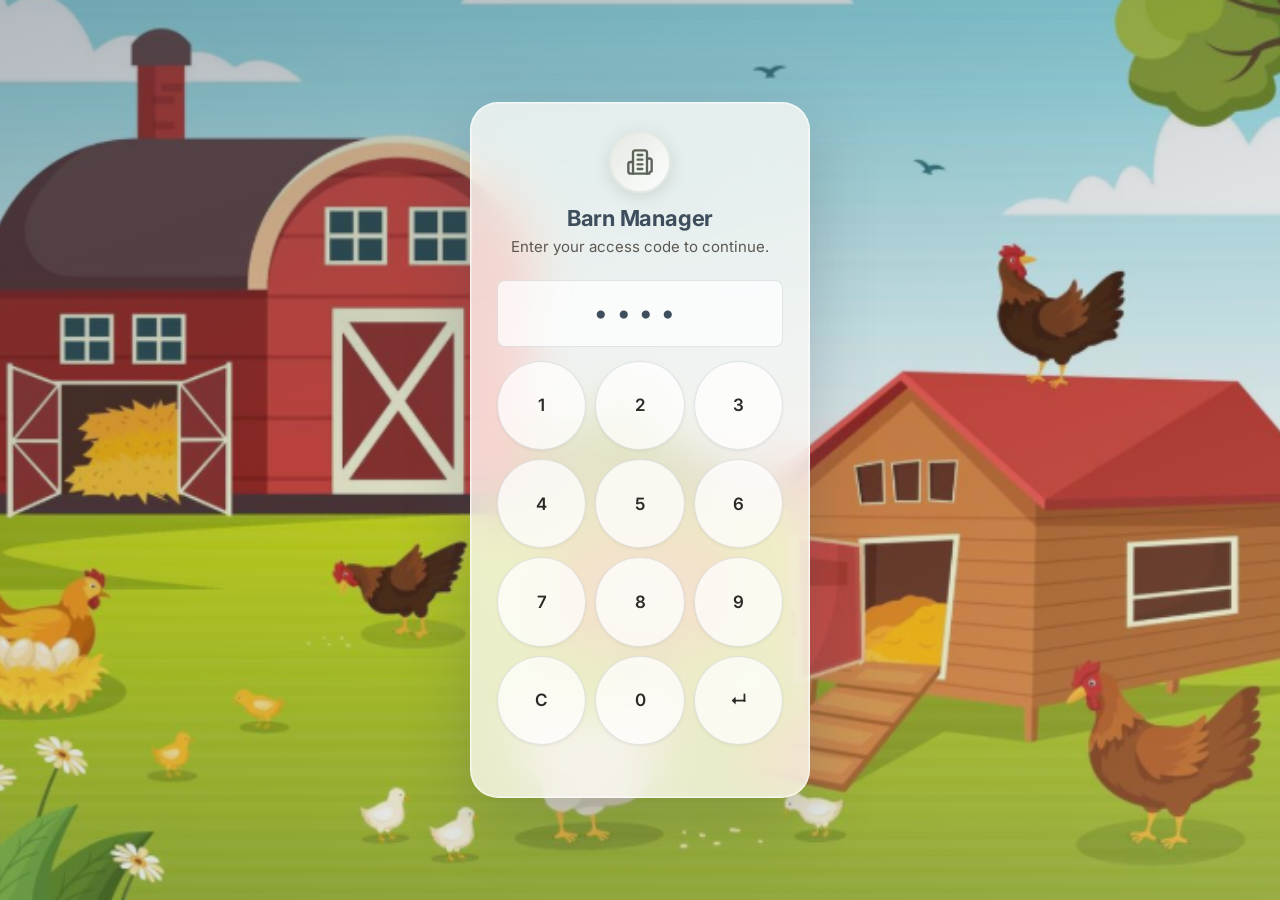
==== commit 67ce21f4: "Feat: Add favicon, Fix authentication by Passcode and Yeah" ====
--- a/index.html
+++ b/index.html
@@ -4,6 +4,10 @@
   <meta charset="UTF-8">
   <title>Barn Manager Login</title>
   <meta name="viewport" content="width=device-width, initial-scale=1.0">
+  <meta name="theme-color" content="#3f4e5c">
+  <link rel="icon" type="image/png" sizes="32x32" href="assets/images/favicon-32.png">
+  <link rel="icon" type="image/png" sizes="192x192" href="assets/images/favicon-192.png">
+  <link rel="apple-touch-icon" sizes="180x180" href="assets/images/apple-touch-icon.png">
   <link rel="stylesheet" href="assets/css/style.css">
   <link rel="manifest" href="manifest.json">
 </head>
--- a/assets/css/style.css
+++ b/assets/css/style.css
@@ -117,8 +117,6 @@
   inset: 0;
   background: url('../images/farm-bg.jpg') center center / cover no-repeat;
   z-index: -2;
-  transform: scale(1.04);
-  animation: subtleDrift 30s ease-in-out infinite alternate;
 }
 
 /* Soft warm overlay so content stays readable */
@@ -945,16 +943,8 @@
   inset: 0;
   background: url('../images/farm-bg.jpg') center center / cover no-repeat;
   z-index: 0;
-  transform: scale(1.04);
-  animation: subtleDrift 30s ease-in-out infinite alternate;
-}
-
-@keyframes subtleDrift {
-  from { transform: scale(1.04) translate(0, 0); }
-  to   { transform: scale(1.08) translate(-1%, -1%); }
-}
-
-/* overlay to make card readable */
+}
+
 .login-wrapper::after {
   content: '';
   position: fixed;
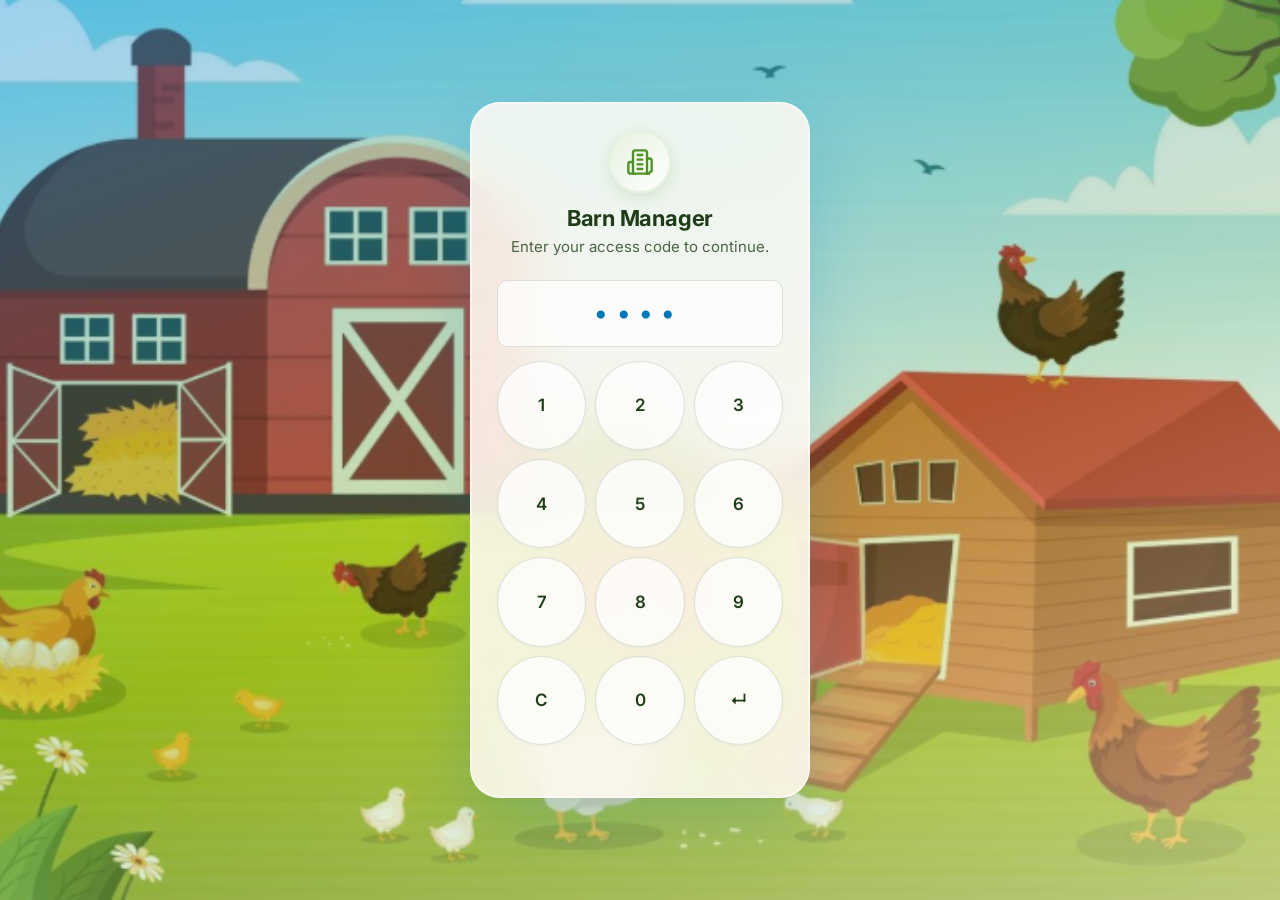
==== commit bd29b856: "Feat: Implement modern design" ====
--- a/index.html
+++ b/index.html
@@ -3,8 +3,8 @@
 <head>
   <meta charset="UTF-8">
   <title>Barn Manager Login</title>
-  <meta name="viewport" content="width=device-width, initial-scale=1.0">
-  <meta name="theme-color" content="#3f4e5c">
+  <meta name="viewport" content="width=device-width, initial-scale=1.0, viewport-fit=cover">
+  <meta name="theme-color" content="#061a38">
   <link rel="icon" type="image/png" sizes="32x32" href="assets/images/favicon-32.png">
   <link rel="icon" type="image/png" sizes="192x192" href="assets/images/favicon-192.png">
   <link rel="apple-touch-icon" sizes="180x180" href="assets/images/apple-touch-icon.png">
--- a/assets/css/style.css
+++ b/assets/css/style.css
@@ -1,6 +1,6 @@
 /* ═══════════════════════════════════════════════════
-   BARN MANAGER — October Mist · Pro Redesign v4
-   Glass · Motion · Lucide Icons · Full Responsive
+   BARN MANAGER — Bright Sunny · Pro Redesign v5
+   Sky · Grass · Sun · Cream · Glass · Responsive
 ═══════════════════════════════════════════════════ */
 
 @import url('https://fonts.googleapis.com/css2?family=Inter:ital,opsz,wght@0,14..32,300;0,14..32,400;0,14..32,500;0,14..32,600;0,14..32,700;1,14..32,400&display=swap');
@@ -8,60 +8,68 @@
 /* ─── TOKENS ─────────────────────────────────────── */
 :root {
   --white:        #ffffff;
-  --cream:        #f7f5f0;
-  --bg:           #ede8e0;
-  --bg-card:      #f7f5f0;
-  --bg-soft:      #e6e1d8;
-
-  --slate:        #3f4e5c;
-  --navy:         #3f4e5c;
-  --navy-mid:     #4a5668;
-  --navy-glass:   rgba(63, 78, 92, .76);
-
-  --mist:         #b6b8a5;
-  --sage:         #5c645a;
-  --sage-dk:      #4a5248;
-  --sage-lt:      #e4e8e2;
-  --sage-glass:   rgba(92, 100, 90, .16);
-
-  --seafoam:      #b5c8c0;
-  --teal:         #9bb5ad;
-  --teal-lt:      #e4edea;
-
-  --terra:        #a97262;
-  --terra-lt:     #f2e8e4;
-
-  --sand:         #d9c8b8;
-  --blush:        #d9c8b8;
-  --greige:       #b8b0a6;
-
-  --border:       rgba(63, 78, 92, .1);
-  --border-mid:   rgba(63, 78, 92, .14);
-
-  --text:         #2c2a27;
-  --text-2:       #5c5852;
-  --text-3:       #969088;
-
-  --navy-rgb:     63, 78, 92;
-  --sage-rgb:     92, 100, 90;
-  --terra-rgb:    169, 114, 98;
-  --mist-rgb:     182, 184, 165;
-
-  --glass-bg:     rgba(247, 245, 240, .76);
-  --glass-border: rgba(255, 255, 255, .58);
-  --glass-shadow: 0 8px 32px rgba(63, 78, 92, .14);
+  --cream:        #fcf9f2;
+  --bg:           #eef6fb;
+  --bg-card:      #fcf9f2;
+  --bg-soft:      #f3f8ef;
+
+  --sky:          #0088d4;
+  --sky-dk:       #0077b8;
+  --sky-lt:       #e6f4fc;
+
+  --slate:        #0077b8;
+  --navy:         #0077b8;
+  --navy-mid:     #0088d4;
+  --navy-glass:   rgba(0, 119, 184, .82);
+
+  --mist:         #b8dcc8;
+  --sage:         #4c9225;
+  --sage-dk:      #3d7a1e;
+  --sage-lt:      #e8f2e0;
+  --sage-glass:   rgba(76, 146, 37, .14);
+
+  --seafoam:      #b8dcc8;
+  --teal:         #7cb89a;
+  --teal-lt:      #e3f0ea;
+
+  --terra:        #f37021;
+  --terra-dk:     #d85f18;
+  --terra-lt:     #fef0e8;
+
+  --sand:         #fde8d4;
+  --blush:        #fde8d4;
+  --greige:       #a8b89e;
+
+  --heading:      #1f3d18;
+
+  --border:       rgba(31, 61, 24, .1);
+  --border-mid:   rgba(31, 61, 24, .14);
+
+  --text:         #1f3d18;
+  --text-2:       #4a6342;
+  --text-3:       #7a9170;
+
+  --navy-rgb:     0, 119, 184;
+  --sage-rgb:     76, 146, 37;
+  --terra-rgb:    243, 112, 33;
+  --mist-rgb:     184, 220, 200;
+  --sky-rgb:      0, 136, 212;
+
+  --glass-bg:     rgba(252, 249, 242, .82);
+  --glass-border: rgba(255, 255, 255, .68);
+  --glass-shadow: 0 10px 40px rgba(0, 119, 184, .1);
 
   /* Shadows */
-  --sh-xs: 0 1px 3px rgba(0,0,0,.07);
-  --sh-sm: 0 2px 10px rgba(0,0,0,.09);
-  --sh-md: 0 6px 24px rgba(0,0,0,.11);
-  --sh-lg: 0 16px 48px rgba(0,0,0,.15);
+  --sh-xs: 0 1px 3px rgba(0, 119, 184, .06);
+  --sh-sm: 0 2px 12px rgba(0, 119, 184, .08);
+  --sh-md: 0 8px 28px rgba(0, 119, 184, .1);
+  --sh-lg: 0 16px 48px rgba(0, 119, 184, .12);
 
   /* Shape */
-  --r-sm:  8px;
-  --r-md:  14px;
-  --r-lg:  20px;
-  --r-xl:  28px;
+  --r-sm:  10px;
+  --r-md:  16px;
+  --r-lg:  22px;
+  --r-xl:  30px;
   --r-pill:999px;
 
   /* Motion */
@@ -105,9 +113,13 @@
 body.app-shell {
   display: flex;
   flex-direction: column;
-  padding-top: var(--nav-h);
+  padding-top: calc(var(--nav-h) + env(safe-area-inset-top, 0px));
+  padding-left: env(safe-area-inset-left, 0px);
+  padding-right: env(safe-area-inset-right, 0px);
   background: var(--bg);
   position: relative;
+  min-height: 100vh;
+  min-height: 100dvh;
 }
 
 /* Farm background on ALL app pages */
@@ -119,12 +131,17 @@
   z-index: -2;
 }
 
-/* Soft warm overlay so content stays readable */
+/* Sky-to-meadow wash — farm photo stays visible underneath */
 body.app-shell::after {
   content: '';
   position: fixed;
   inset: 0;
-  background: rgba(237, 232, 224, .5);
+  background: linear-gradient(
+    165deg,
+    rgba(230, 244, 252, .72) 0%,
+    rgba(232, 242, 224, .68) 45%,
+    rgba(252, 249, 242, .75) 100%
+  );
   z-index: -1;
 }
 
@@ -132,7 +149,7 @@
 h1, h2, h3 {
   font-weight: 700;
   line-height: 1.22;
-  color: var(--navy);
+  color: var(--heading);
   letter-spacing: -.01em;
 }
 h1 { font-size: var(--fs-title); }
@@ -184,7 +201,11 @@
   position: fixed;
   top: 0; left: 0; right: 0;
   z-index: 200;
-  height: var(--nav-h);
+  min-height: var(--nav-h);
+  height: calc(var(--nav-h) + env(safe-area-inset-top, 0px));
+  padding-top: env(safe-area-inset-top, 0px);
+  padding-left: max(20px, env(safe-area-inset-left, 0px));
+  padding-right: max(20px, env(safe-area-inset-right, 0px));
   background: var(--navy-glass);
   backdrop-filter: blur(18px) saturate(1.6);
   -webkit-backdrop-filter: blur(18px) saturate(1.6);
@@ -192,8 +213,8 @@
   display: flex;
   align-items: center;
   justify-content: space-between;
-  padding: 0 20px;
-  box-shadow: 0 2px 20px rgba(0,0,0,.18);
+  gap: 10px;
+  box-shadow: 0 2px 20px rgba(var(--sky-rgb), .28);
 }
 
 .top-bar-title {
@@ -217,12 +238,12 @@
 /* ─── GLASS CARD ─────────────────────────────────── */
 .card {
   position: relative;
-  background: rgba(252,250,247,.78);
+  background: rgba(252, 249, 242, .88);
   backdrop-filter: blur(22px) saturate(1.6);
   -webkit-backdrop-filter: blur(22px) saturate(1.6);
   border-radius: var(--r-lg);
-  border: 1px solid rgba(255,255,255,.72);
-  box-shadow: 0 8px 32px rgba(var(--navy-rgb), .12), 0 1px 0 rgba(255,255,255,.8) inset;
+  border: 1px solid rgba(255,255,255,.78);
+  box-shadow: 0 10px 36px rgba(var(--navy-rgb), .08), 0 1px 0 rgba(255,255,255,.9) inset;
   padding: 22px 22px;
   overflow: visible;
   animation: cardIn var(--t3) var(--ease) forwards;
@@ -299,16 +320,16 @@
 .btn-danger:hover { filter: brightness(1.08); }
 
 .btn-success {
-  background: #c9ebd4;
-  color: #3a7a52;
-  box-shadow: 0 3px 10px rgba(100, 170, 130, .2);
+  background: var(--sage-lt);
+  color: var(--sage-dk);
+  box-shadow: 0 3px 10px rgba(var(--sage-rgb), .2);
 }
 
 .btn-success:hover {
-  background: #b8e3c7;
-  color: #326845;
+  background: #d4ebc8;
+  color: var(--sage-dk);
   transform: translateY(-1px);
-  box-shadow: 0 5px 14px rgba(100, 170, 130, .24);
+  box-shadow: 0 5px 14px rgba(var(--sage-rgb), .24);
 }
 
 .btn-small {
@@ -316,6 +337,8 @@
   font-size: var(--fs-caption);
   min-height: 32px;
 }
+
+.btn-label-short { display: none; }
 
 /* ─── INPUTS ─────────────────────────────────────── */
 .form-group { margin-bottom: 15px; }
@@ -511,13 +534,21 @@
 
 /* ─── TABLES ─────────────────────────────────────── */
 .table-wrapper {
-  overflow: visible;
+  width: 100%;
+  max-width: 100%;
+  overflow-x: auto;
+  -webkit-overflow-scrolling: touch;
+  scrollbar-width: thin;
   border-radius: var(--r-md);
   border: 1px solid var(--border);
   background: rgba(255,255,255,.7);
 }
 
-table { border-collapse: collapse; width: 100%; min-width: 560px; }
+table {
+  border-collapse: collapse;
+  width: max-content;
+  min-width: 100%;
+}
 
 th, td {
   padding: 10px 13px;
@@ -566,14 +597,30 @@
 
 th.col-action, td.action-cell {
   width: 56px;
+  min-width: 56px;
   text-align: center;
   padding-left: 8px;
   padding-right: 8px;
+  position: sticky;
+  right: 0;
+  z-index: 1;
 }
 
 th.col-action {
   text-transform: none;
   letter-spacing: 0;
+  z-index: 2;
+  background: var(--teal-lt);
+  box-shadow: -8px 0 14px -6px rgba(var(--navy-rgb), .08);
+}
+
+td.action-cell {
+  background: rgba(255, 255, 255, .96);
+  box-shadow: -8px 0 14px -6px rgba(var(--navy-rgb), .08);
+}
+
+tbody tr:hover td.action-cell {
+  background: var(--sage-lt);
 }
 
 .btn-icon-delete {
@@ -593,7 +640,7 @@
 
 .btn-icon-delete:hover {
   background: var(--terra-lt);
-  color: #8f5345;
+  color: var(--terra-dk);
 }
 
 .btn-icon-delete:active {
@@ -663,7 +710,7 @@
 .panel-title {
   font-size: var(--fs-label);
   font-weight: 700;
-  color: var(--navy);
+  color: var(--sage-dk);
   text-transform: uppercase;
   letter-spacing: .07em;
   margin-bottom: 12px;
@@ -892,20 +939,20 @@
 }
 
 .confirm-modal.is-success {
-  background: rgba(236, 248, 240, .94);
-  border-color: rgba(152, 210, 170, .55);
+  background: rgba(232, 242, 224, .96);
+  border-color: rgba(var(--sage-rgb), .35);
   box-shadow:
-    0 0 0 1px rgba(180, 225, 195, .35),
+    0 0 0 1px rgba(var(--sage-rgb), .18),
     var(--sh-lg);
 }
 
 .confirm-modal.is-success .confirm-modal-icon {
-  background: #d9f0e1;
-  color: #6fbf8a;
+  background: var(--sage-lt);
+  color: var(--sage);
 }
 
 .confirm-modal.is-success h2 {
-  color: #3d6f52;
+  color: var(--sage-dk);
 }
 
 .confirm-modal h2 {
@@ -928,10 +975,15 @@
 ═══════════════════════════════════ */
 .login-wrapper {
   min-height: 100vh;
+  min-height: 100dvh;
   display: flex;
   align-items: center;
   justify-content: center;
-  padding: 24px 16px;
+  padding:
+    max(24px, env(safe-area-inset-top, 0px))
+    max(16px, env(safe-area-inset-right, 0px))
+    max(24px, env(safe-area-inset-bottom, 0px))
+    max(16px, env(safe-area-inset-left, 0px));
   position: relative;
   overflow: hidden;
 }
@@ -951,9 +1003,9 @@
   inset: 0;
   background: linear-gradient(
     160deg,
-    rgba(var(--navy-rgb), .4) 0%,
-    rgba(var(--navy-rgb), .16) 48%,
-    rgba(var(--mist-rgb), .24) 100%
+    rgba(var(--sky-rgb), .38) 0%,
+    rgba(var(--sage-rgb), .24) 55%,
+    rgba(252, 249, 242, .42) 100%
   );
   z-index: 1;
 }
@@ -963,13 +1015,13 @@
   z-index: 2;
   max-width: 340px;
   width: 100%;
-  background: rgba(250,248,245,.82);
+  background: rgba(252, 249, 242, .9);
   backdrop-filter: blur(24px) saturate(1.5);
   -webkit-backdrop-filter: blur(24px) saturate(1.5);
-  border: 1px solid rgba(255,255,255,.65);
+  border: 1px solid rgba(255,255,255,.72);
   border-radius: var(--r-xl);
   padding: 28px 26px 24px;
-  box-shadow: 0 24px 64px rgba(var(--navy-rgb), .26), 0 0 0 1px rgba(255,255,255,.3) inset;
+  box-shadow: 0 24px 64px rgba(var(--navy-rgb), .2), 0 0 0 1px rgba(255,255,255,.35) inset;
   animation: cardIn var(--t3) var(--spring) both;
 }
 
@@ -998,7 +1050,7 @@
 
 .login-logo-wrap svg { color: var(--sage); }
 
-.login-card h1 { font-size: var(--fs-title); color: var(--navy); margin-bottom: 3px; }
+.login-card h1 { font-size: var(--fs-title); color: var(--heading); margin-bottom: 3px; }
 .login-card > p, .login-header > p {
   font-size: var(--fs-ui);
   color: var(--text-2);
@@ -1073,10 +1125,10 @@
 .flock-summary-card {
   overflow: hidden;
   background:
-    linear-gradient(135deg, rgba(var(--navy-rgb), .9) 0%, rgba(74, 86, 104, .84) 100%);
+    linear-gradient(135deg, rgba(var(--sky-rgb), .88) 0%, rgba(var(--sage-rgb), .9) 100%);
   backdrop-filter: blur(16px);
   -webkit-backdrop-filter: blur(16px);
-  border-color: rgba(255,255,255,.12);
+  border-color: rgba(255,255,255,.18);
   color: #fff;
   padding: 24px 22px;
 }
@@ -1086,7 +1138,7 @@
   position: absolute;
   right: 0; top: 0; bottom: 0;
   width: 45%;
-  background: url("data:image/svg+xml,%3Csvg xmlns='http://www.w3.org/2000/svg' viewBox='0 0 200 180' opacity='.07'%3E%3Cellipse cx='100' cy='125' rx='52' ry='44' fill='white'/%3E%3Cellipse cx='100' cy='82' rx='38' ry='34' fill='white'/%3E%3Cellipse cx='82' cy='60' rx='16' ry='13' fill='white'/%3E%3Ccircle cx='88' cy='53' r='4' fill='%233f4e5c'/%3E%3Cpolygon points='74,47 64,38 80,41' fill='%23a97262'/%3E%3Cellipse cx='118' cy='58' rx='10' ry='9' fill='white'/%3E%3Ccircle cx='113' cy='53' r='3' fill='%233f4e5c'/%3E%3Cpolygon points='122,46 130,39 124,48' fill='%23a97262'/%3E%3C/svg%3E") right center / 200px auto no-repeat;
+  background: url("data:image/svg+xml,%3Csvg xmlns='http://www.w3.org/2000/svg' viewBox='0 0 200 180' opacity='.07'%3E%3Cellipse cx='100' cy='125' rx='52' ry='44' fill='white'/%3E%3Cellipse cx='100' cy='82' rx='38' ry='34' fill='white'/%3E%3Cellipse cx='82' cy='60' rx='16' ry='13' fill='white'/%3E%3Ccircle cx='88' cy='53' r='4' fill='%231f3d18'/%3E%3Cpolygon points='74,47 64,38 80,41' fill='%23f37021'/%3E%3Cellipse cx='118' cy='58' rx='10' ry='9' fill='white'/%3E%3Ccircle cx='113' cy='53' r='3' fill='%231f3d18'/%3E%3Cpolygon points='122,46 130,39 124,48' fill='%23f37021'/%3E%3C/svg%3E") right center / 200px auto no-repeat;
   pointer-events: none;
   z-index: 0;
   border-radius: inherit;
@@ -1189,10 +1241,10 @@
 }
 
 .menu-tile:hover {
-  background: rgba(255,255,255,.9);
-  border-color: var(--mist);
+  background: rgba(255,255,255,.94);
+  border-color: var(--sky-lt);
   transform: translateY(-3px);
-  box-shadow: 0 8px 24px rgba(var(--sage-rgb), .16);
+  box-shadow: 0 10px 28px rgba(var(--sage-rgb), .18);
 }
 .menu-tile:hover .menu-tile-icon {
   transform: scale(1.15) rotate(-6deg);
@@ -1201,7 +1253,7 @@
 }
 .menu-tile:active { transform: scale(.96); }
 
-.menu-tile-title { font-weight: 700; font-size: var(--fs-ui); color: var(--navy); margin-bottom: 2px; }
+.menu-tile-title { font-weight: 700; font-size: var(--fs-ui); color: var(--heading); margin-bottom: 2px; }
 .menu-tile-sub {
   font-size: var(--fs-caption);
   color: var(--text-3);
@@ -1281,7 +1333,7 @@
   font: inherit;
   font-size: var(--fs-caption);
   font-weight: 600;
-  color: var(--sage);
+  color: var(--terra);
   cursor: pointer;
   text-decoration: underline;
   text-underline-offset: 3px;
@@ -1289,7 +1341,7 @@
 }
 
 .dashboard-view-all:hover {
-  color: var(--sage-dk);
+  color: var(--terra-dk);
 }
 
 .dashboard-center-row { display: flex; justify-content: center; margin-top: 14px; }
@@ -1490,23 +1542,369 @@
   .flock-summary-grid { grid-template-columns: repeat(6, 1fr); }
 }
 
-/* Mobile ≤ 600px */
-@media (max-width: 600px) {
+/* Phone & small tablet portrait — ≤767px */
+@media (max-width: 767px) {
+  :root {
+    --nav-h: 56px;
+    --fs-display: 24px;
+    --fs-title: 20px;
+    --fs-heading: 17px;
+    --fs-subhead: 16px;
+    --fs-body: 16px;
+    --fs-ui: 15px;
+    --r-lg: 16px;
+    --r-md: 12px;
+  }
+
+  .app-container {
+    padding: 14px 12px calc(36px + env(safe-area-inset-bottom, 0px));
+  }
+
+  body.app-shell.page-centered .app-container {
+    align-items: flex-start;
+    padding-top: 18px;
+    padding-bottom: calc(28px + env(safe-area-inset-bottom, 0px));
+  }
+
+  .top-bar {
+    padding-left: max(12px, env(safe-area-inset-left, 0px));
+    padding-right: max(12px, env(safe-area-inset-right, 0px));
+  }
+
+  .top-bar-title {
+    font-size: var(--fs-ui);
+    min-width: 0;
+    flex: 1 1 auto;
+    overflow: hidden;
+    text-overflow: ellipsis;
+    white-space: nowrap;
+    gap: 8px;
+  }
+
+  .top-bar-actions {
+    gap: 6px;
+    flex-shrink: 0;
+    max-width: 100%;
+  }
+
+  .top-bar-actions .btn {
+    min-height: 44px;
+    min-width: 44px;
+    padding: 8px 12px;
+    font-size: var(--fs-caption);
+    touch-action: manipulation;
+  }
+
+  .top-bar-actions .btn-ghost {
+    font-size: 0;
+    gap: 0;
+    padding: 10px;
+  }
+
+  .top-bar-actions .btn-ghost svg {
+    width: 20px;
+    height: 20px;
+  }
+
+  .top-bar-actions .btn-label-long { display: none; }
+  .top-bar-actions .btn-label-short { display: inline; }
+
+  .card {
+    padding: 16px 14px;
+    border-radius: var(--r-md);
+  }
+
+  .card h2 { margin-bottom: 4px; }
+
+  .flock-summary-card {
+    padding: 18px 14px;
+  }
+
+  .flock-summary-grid {
+    grid-template-columns: repeat(2, 1fr);
+    gap: 8px;
+    margin-bottom: 14px;
+  }
+
+  .flock-summary-item { padding: 10px 8px; }
+  .flock-summary-value { font-size: var(--fs-ui); }
+
+  .menu-grid .menu-tile {
+    min-height: 100px;
+    padding: 14px 10px 12px;
+  }
+
+  @media (orientation: portrait) {
+    .menu-grid {
+      grid-template-columns: repeat(2, 1fr);
+      gap: 10px;
+    }
+  }
+
+  .menu-tile-icon { width: 32px; height: 32px; }
+
+  .dashboard-panels {
+    grid-template-columns: 1fr;
+    gap: 12px;
+  }
+
+  .dashboard-panel { min-height: 0; }
+
+  .todo-title,
+  .reminder-title {
+    white-space: normal;
+    overflow: visible;
+    text-overflow: unset;
+    line-height: 1.35;
+  }
+
+  .todo-item,
+  .reminder-item {
+    padding: 12px;
+    gap: 12px;
+  }
+
+  input[type=checkbox] {
+    width: 22px;
+    height: 22px;
+    flex-shrink: 0;
+  }
+
+  .btn {
+    padding: 10px 16px;
+    min-height: 44px;
+    touch-action: manipulation;
+  }
+
+  .btn-small { min-height: 40px; }
+
+  .action-row {
+    flex-direction: column;
+    gap: 8px;
+  }
+
+  .action-row .btn { width: 100%; }
+
+  .card-toolbar {
+    flex-direction: column;
+    align-items: stretch;
+    gap: 10px;
+  }
+
+  .card-toolbar-actions {
+    width: 100%;
+    justify-content: stretch;
+  }
+
+  .card-toolbar-actions .btn { flex: 1; }
+
+  .form-grid { grid-template-columns: 1fr; gap: 12px; }
+
+  .form-group { margin-bottom: 12px; }
+
+  input[type=text],
+  input[type=number],
+  input[type=date],
+  input[type=time],
+  select,
+  textarea,
+  .custom-select-trigger {
+    font-size: 16px;
+    min-height: 44px;
+  }
+
+  textarea { min-height: 96px; }
+
+  .tabs {
+    display: flex;
+    width: 100%;
+    margin-bottom: 14px;
+  }
+
+  .tab-button {
+    flex: 1;
+    padding: 8px 10px;
+    min-height: 44px;
+    font-size: var(--fs-caption);
+    touch-action: manipulation;
+  }
+
+  .counter-row {
+    flex-wrap: wrap;
+    gap: 10px;
+    padding: 12px;
+  }
+
+  .counter-controls { margin-left: auto; }
+
+  .counter-btn {
+    width: 44px;
+    height: 44px;
+    touch-action: manipulation;
+  }
+
+  .counter-value { min-width: 40px; font-size: var(--fs-ui); }
+
+  .table-wrapper {
+    overflow-x: auto;
+    -webkit-overflow-scrolling: touch;
+    scrollbar-width: thin;
+  }
+
+  th, td {
+    padding: 9px 10px;
+    font-size: var(--fs-caption);
+  }
+
+  td .custom-select-trigger {
+    min-height: 38px;
+    padding: 6px 8px;
+    font-size: var(--fs-caption);
+  }
+
+  .btn-icon-delete {
+    width: 40px;
+    height: 40px;
+    touch-action: manipulation;
+  }
+
+  .flock-form-actions {
+    justify-content: stretch;
+    flex-direction: column-reverse;
+    gap: 8px;
+  }
+
+  .flock-form-actions .btn { width: 100%; }
+
+  .list-pagination-inner {
+    flex-direction: column;
+    align-items: stretch;
+    gap: 10px;
+  }
+
+  .list-pagination-size,
+  .list-pagination-nav {
+    justify-content: space-between;
+    width: 100%;
+  }
+
+  .list-pagination-nav .btn { flex: 1; }
+
+  .keypad-btn {
+    min-height: 52px;
+    touch-action: manipulation;
+  }
+
+  .login-card {
+    padding: 22px 18px 20px;
+    border-radius: var(--r-lg);
+  }
+
+  .keypad-display {
+    font-size: var(--fs-title);
+    letter-spacing: .32em;
+    min-height: 48px;
+  }
+
+  .year-input-row {
+    flex-direction: column;
+    gap: 8px;
+  }
+
+  .year-input-row .btn { width: 100%; }
+
+  .popup-card,
+  .details-modal-content {
+    width: min(100% - 20px, 400px);
+    margin: 12px;
+    max-height: calc(100dvh - 24px - env(safe-area-inset-top, 0px) - env(safe-area-inset-bottom, 0px));
+    overflow-y: auto;
+  }
+
+  .popup-actions,
+  .confirm-modal-actions {
+    flex-direction: column-reverse;
+    gap: 8px;
+  }
+
+  .popup-actions .btn,
+  .confirm-modal-actions .btn {
+    width: 100%;
+    min-height: 44px;
+  }
+
+  .toast-stack {
+    top: calc(var(--nav-h) + env(safe-area-inset-top, 0px) + 10px);
+    width: min(100% - 16px, 420px);
+  }
+
+  .submit-loading-overlay {
+    padding: 16px;
+    padding-bottom: calc(16px + env(safe-area-inset-bottom, 0px));
+  }
+
+  .submit-loading-card {
+    width: min(100%, 300px);
+    padding: 24px 20px 18px;
+  }
+
+  .chicken-loader {
+    width: 112px;
+    height: 112px;
+  }
+
+  .chicken-loader-svg {
+    width: 100px;
+    height: 100px;
+  }
+}
+
+/* Small phones — ≤480px */
+@media (max-width: 480px) {
   :root { --nav-h: 52px; }
-  .app-container { padding: 14px 12px 36px; }
-  .top-bar { padding: 0 14px; }
-  .card { padding: 16px 14px; border-radius: var(--r-md); }
-  .flock-summary-grid { grid-template-columns: repeat(2, 1fr); gap: 8px; }
-  .menu-tile-icon { width: 32px; height: 32px; }
-  .dashboard-panels { grid-template-columns: 1fr; }
-  .btn { padding: 9px 15px; }
-  .table-wrapper { overflow-x: auto; -webkit-overflow-scrolling: touch; }
-  table { min-width: 460px; }
-  .flock-form-actions { justify-content: stretch; }
-  .flock-form-actions .btn { flex: 1; }
-  .form-grid { grid-template-columns: 1fr; }
-  .keypad-btn { min-height: 50px; }
-  .login-card { padding: 22px 18px 20px; }
+
+  .app-container { padding: 12px 10px calc(32px + env(safe-area-inset-bottom, 0px)); }
+
+  .card { padding: 14px 12px; }
+
+  .menu-grid {
+    grid-template-columns: repeat(2, 1fr);
+    gap: 8px;
+  }
+
+  .menu-tile {
+    min-height: 94px;
+    padding: 12px 8px 10px;
+  }
+
+  .menu-tile-title { font-size: var(--fs-caption); }
+
+  .menu-tile-sub {
+    font-size: var(--fs-micro);
+    -webkit-line-clamp: 3;
+  }
+
+  .flock-summary-grid {
+    grid-template-columns: 1fr 1fr;
+    gap: 6px;
+  }
+
+  .panel-title {
+    font-size: var(--fs-micro);
+    margin-bottom: 10px;
+  }
+
+  .dashboard-center-row .btn { width: 100%; }
+
+  th.col-no, td.col-no {
+    width: 40px;
+    padding-left: 6px;
+    padding-right: 6px;
+  }
+
+  .keypad-grid { gap: 8px; }
+
+  .keypad-btn { min-height: 48px; }
 }
 
 @media (max-height: 640px) {
@@ -1755,7 +2153,7 @@
   gap: 12px;
   padding: 14px 14px 18px;
   border-radius: var(--r-md);
-  background: rgba(247, 245, 240, 0.94);
+  background: rgba(252, 249, 242, 0.96);
   backdrop-filter: blur(16px);
   border: 1px solid rgba(var(--toast-accent-rgb), 0.22);
   box-shadow:
@@ -1772,9 +2170,9 @@
 }
 
 .toast--warning {
-  --toast-accent: #c49a3a;
-  --toast-accent-rgb: 196, 154, 58;
-  --toast-accent-bg: rgba(196, 154, 58, 0.16);
+  --toast-accent: var(--terra);
+  --toast-accent-rgb: var(--terra-rgb);
+  --toast-accent-bg: rgba(var(--terra-rgb), 0.14);
 }
 
 .toast--error {
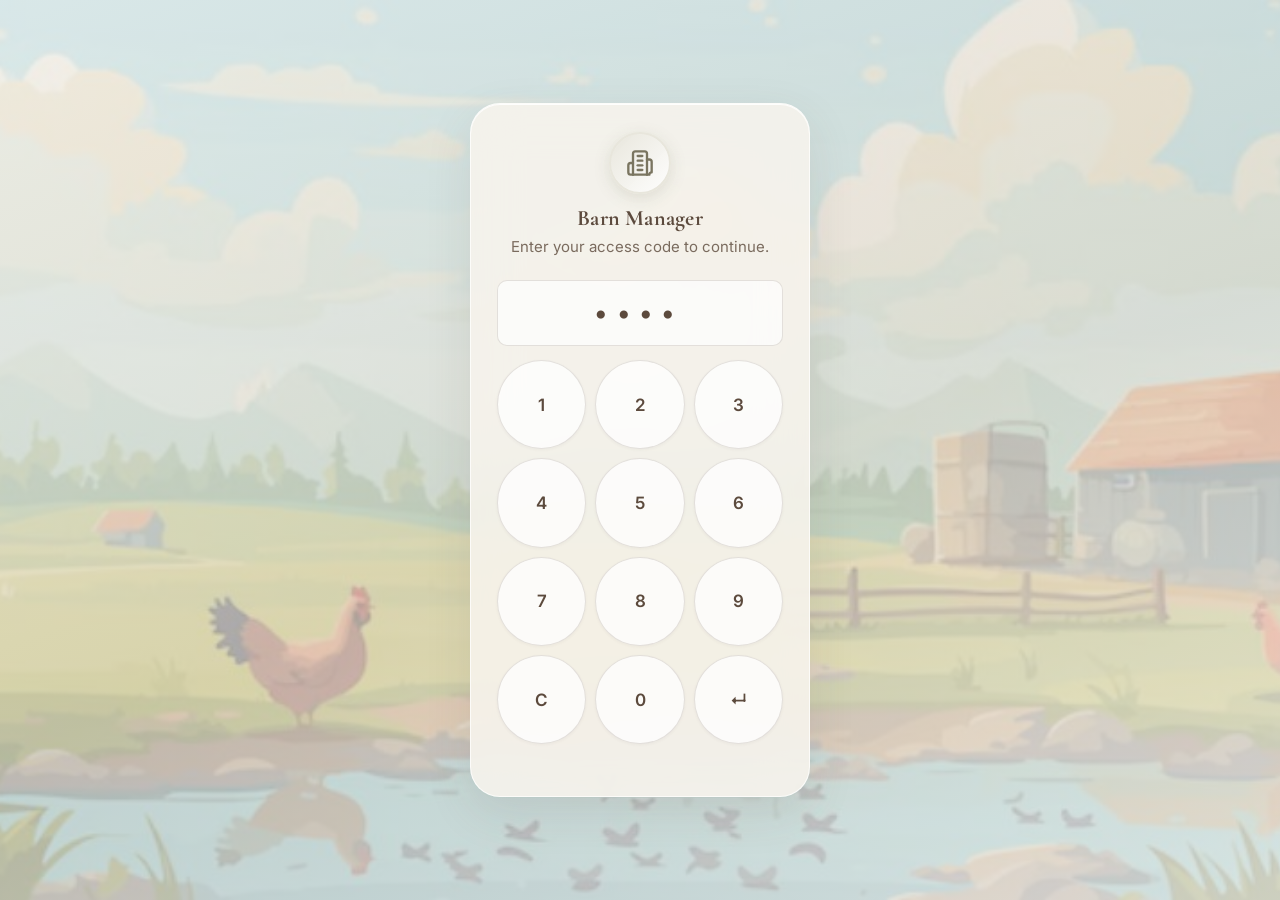
==== commit 7bdb87c8: "Feat: Color-theme changed, Remove Submit button on Flock-Info, Stack tiles 4 3" ====
--- a/index.html
+++ b/index.html
@@ -4,7 +4,7 @@
   <meta charset="UTF-8">
   <title>Barn Manager Login</title>
   <meta name="viewport" content="width=device-width, initial-scale=1.0, viewport-fit=cover">
-  <meta name="theme-color" content="#061a38">
+  <meta name="theme-color" content="#5c4a3d">
   <link rel="icon" type="image/png" sizes="32x32" href="assets/images/favicon-32.png">
   <link rel="icon" type="image/png" sizes="192x192" href="assets/images/favicon-192.png">
   <link rel="apple-touch-icon" sizes="180x180" href="assets/images/apple-touch-icon.png">
--- a/assets/css/style.css
+++ b/assets/css/style.css
@@ -1,69 +1,76 @@
 /* ═══════════════════════════════════════════════════
-   BARN MANAGER — Bright Sunny · Pro Redesign v5
-   Sky · Grass · Sun · Cream · Glass · Responsive
+   BARN MANAGER — Natural Minimalist · v7
+   Warm neutrals · Olive · Linen glass · Serif display
 ═══════════════════════════════════════════════════ */
 
-@import url('https://fonts.googleapis.com/css2?family=Inter:ital,opsz,wght@0,14..32,300;0,14..32,400;0,14..32,500;0,14..32,600;0,14..32,700;1,14..32,400&display=swap');
+@import url('https://fonts.googleapis.com/css2?family=Cormorant+Garamond:ital,wght@0,500;0,600;0,700;1,500&family=Inter:ital,opsz,wght@0,14..32,300;0,14..32,400;0,14..32,500;0,14..32,600;0,14..32,700;1,14..32,400&display=swap');
 
 /* ─── TOKENS ─────────────────────────────────────── */
 :root {
   --white:        #ffffff;
-  --cream:        #fcf9f2;
-  --bg:           #eef6fb;
-  --bg-card:      #fcf9f2;
-  --bg-soft:      #f3f8ef;
-
-  --sky:          #0088d4;
-  --sky-dk:       #0077b8;
-  --sky-lt:       #e6f4fc;
-
-  --slate:        #0077b8;
-  --navy:         #0077b8;
-  --navy-mid:     #0088d4;
-  --navy-glass:   rgba(0, 119, 184, .82);
-
-  --mist:         #b8dcc8;
-  --sage:         #4c9225;
-  --sage-dk:      #3d7a1e;
-  --sage-lt:      #e8f2e0;
-  --sage-glass:   rgba(76, 146, 37, .14);
-
-  --seafoam:      #b8dcc8;
-  --teal:         #7cb89a;
-  --teal-lt:      #e3f0ea;
-
-  --terra:        #f37021;
-  --terra-dk:     #d85f18;
-  --terra-lt:     #fef0e8;
-
-  --sand:         #fde8d4;
-  --blush:        #fde8d4;
-  --greige:       #a8b89e;
-
-  --heading:      #1f3d18;
-
-  --border:       rgba(31, 61, 24, .1);
-  --border-mid:   rgba(31, 61, 24, .14);
-
-  --text:         #1f3d18;
-  --text-2:       #4a6342;
-  --text-3:       #7a9170;
-
-  --navy-rgb:     0, 119, 184;
-  --sage-rgb:     76, 146, 37;
-  --terra-rgb:    243, 112, 33;
-  --mist-rgb:     184, 220, 200;
-  --sky-rgb:      0, 136, 212;
-
-  --glass-bg:     rgba(252, 249, 242, .82);
-  --glass-border: rgba(255, 255, 255, .68);
-  --glass-shadow: 0 10px 40px rgba(0, 119, 184, .1);
+  --cream:        #f7f3ed;
+  --bg:           #ede8e0;
+  --bg-card:      #f7f3ed;
+  --bg-soft:      #e5ded3;
+
+  --linen:        #f5f1ea;
+  --taupe:        #c9bfb5;
+  --beige:        #d4c4b0;
+  --tan:          #b8a088;
+  --greige:       #d8d4cc;
+  --olive:        #8b8670;
+  --ivory:        #faf8f4;
+  --mushroom:     #9a8b7e;
+  --espresso:     #5c4a3d;
+  --sand:         #e5ded3;
+  --rose:         #c4a090;
+
+  --slate:        #5c4a3d;
+  --navy:         #5c4a3d;
+  --navy-mid:     #7a6b5e;
+  --navy-glass:   rgba(92, 74, 61, .9);
+
+  --mist:         #c9bfb5;
+  --sage:         #7a7560;
+  --sage-dk:      #5c5848;
+  --sage-lt:      #e8e6dc;
+  --sage-glass:   rgba(122, 117, 96, .12);
+
+  --seafoam:      #d8d4cc;
+  --teal:         #9a8b7e;
+  --teal-lt:      #ece8e2;
+
+  --terra:        #c4a090;
+  --terra-dk:     #a88474;
+  --terra-lt:     #f0e8e4;
+
+  --blush:        #f0e8e4;
+
+  --heading:      #5c4a3d;
+
+  --border:       rgba(92, 74, 61, .1);
+  --border-mid:   rgba(92, 74, 61, .16);
+
+  --text:         #5c4a3d;
+  --text-2:       #7a6b5e;
+  --text-3:       #9a8b7e;
+
+  --navy-rgb:     92, 74, 61;
+  --sage-rgb:     122, 117, 96;
+  --terra-rgb:    196, 160, 144;
+  --mist-rgb:     201, 191, 181;
+
+  --bg-image:     url('../images/farm-bg1.jpg');
+
+  --glass-bg:     rgba(247, 243, 237, .9);
+  --glass-border: rgba(255, 255, 255, .72);
+  --glass-shadow: 0 12px 40px rgba(92, 74, 61, .08);
 
   /* Shadows */
-  --sh-xs: 0 1px 3px rgba(0, 119, 184, .06);
-  --sh-sm: 0 2px 12px rgba(0, 119, 184, .08);
-  --sh-md: 0 8px 28px rgba(0, 119, 184, .1);
-  --sh-lg: 0 16px 48px rgba(0, 119, 184, .12);
+  --sh-xs: 0 1px 3px rgba(92, 74, 61, .06);
+  --sh-sm: 0 2px 12px rgba(92, 74, 61, .07);
+  --sh-md: 0 8px 28px rgba(92, 74, 61, .09);
+  --sh-lg: 0 16px 48px rgba(92, 74, 61, .11);
 
   /* Shape */
   --r-sm:  10px;
@@ -83,6 +90,7 @@
   --nav-h:  58px;
   --max-w:  1080px;
   --font:   'Inter', system-ui, sans-serif;
+  --font-display: 'Cormorant Garamond', Georgia, 'Times New Roman', serif;
 
   /* Typography — fixed role scale */
   --fs-display:  26px;
@@ -127,30 +135,31 @@
   content: '';
   position: fixed;
   inset: 0;
-  background: url('../images/farm-bg.jpg') center center / cover no-repeat;
+  background: var(--bg-image) center center / cover no-repeat;
   z-index: -2;
 }
 
-/* Sky-to-meadow wash — farm photo stays visible underneath */
+/* Warm linen wash — swap --bg-image when client provides new photo */
 body.app-shell::after {
   content: '';
   position: fixed;
   inset: 0;
   background: linear-gradient(
     165deg,
-    rgba(230, 244, 252, .72) 0%,
-    rgba(232, 242, 224, .68) 45%,
-    rgba(252, 249, 242, .75) 100%
+    rgba(247, 243, 237, .84) 0%,
+    rgba(229, 222, 211, .78) 48%,
+    rgba(245, 241, 234, .86) 100%
   );
   z-index: -1;
 }
 
 /* ─── TYPOGRAPHY ─────────────────────────────────── */
 h1, h2, h3 {
+  font-family: var(--font-display);
   font-weight: 700;
-  line-height: 1.22;
+  line-height: 1.18;
   color: var(--heading);
-  letter-spacing: -.01em;
+  letter-spacing: .01em;
 }
 h1 { font-size: var(--fs-title); }
 h2 { font-size: var(--fs-heading); }
@@ -214,7 +223,7 @@
   align-items: center;
   justify-content: space-between;
   gap: 10px;
-  box-shadow: 0 2px 20px rgba(var(--sky-rgb), .28);
+  box-shadow: 0 2px 18px rgba(var(--navy-rgb), .18);
 }
 
 .top-bar-title {
@@ -238,12 +247,12 @@
 /* ─── GLASS CARD ─────────────────────────────────── */
 .card {
   position: relative;
-  background: rgba(252, 249, 242, .88);
-  backdrop-filter: blur(22px) saturate(1.6);
-  -webkit-backdrop-filter: blur(22px) saturate(1.6);
+  background: var(--glass-bg);
+  backdrop-filter: blur(20px) saturate(1.4);
+  -webkit-backdrop-filter: blur(20px) saturate(1.4);
   border-radius: var(--r-lg);
-  border: 1px solid rgba(255,255,255,.78);
-  box-shadow: 0 10px 36px rgba(var(--navy-rgb), .08), 0 1px 0 rgba(255,255,255,.9) inset;
+  border: 1px solid var(--glass-border);
+  box-shadow: var(--glass-shadow), inset 0 1px 0 rgba(255, 255, 255, .85);
   padding: 22px 22px;
   overflow: visible;
   animation: cardIn var(--t3) var(--ease) forwards;
@@ -326,10 +335,10 @@
 }
 
 .btn-success:hover {
-  background: #d4ebc8;
+  background: #ddd9ce;
   color: var(--sage-dk);
   transform: translateY(-1px);
-  box-shadow: 0 5px 14px rgba(var(--sage-rgb), .24);
+  box-shadow: 0 5px 14px rgba(var(--sage-rgb), .2);
 }
 
 .btn-small {
@@ -708,6 +717,7 @@
 
 /* ─── PANEL TITLE ────────────────────────────────── */
 .panel-title {
+  font-family: var(--font);
   font-size: var(--fs-label);
   font-weight: 700;
   color: var(--sage-dk);
@@ -993,7 +1003,7 @@
   content: '';
   position: fixed;
   inset: 0;
-  background: url('../images/farm-bg.jpg') center center / cover no-repeat;
+  background: var(--bg-image) center center / cover no-repeat;
   z-index: 0;
 }
 
@@ -1003,9 +1013,9 @@
   inset: 0;
   background: linear-gradient(
     160deg,
-    rgba(var(--sky-rgb), .38) 0%,
-    rgba(var(--sage-rgb), .24) 55%,
-    rgba(252, 249, 242, .42) 100%
+    rgba(247, 243, 237, .78) 0%,
+    rgba(229, 222, 211, .72) 55%,
+    rgba(245, 241, 234, .8) 100%
   );
   z-index: 1;
 }
@@ -1015,13 +1025,13 @@
   z-index: 2;
   max-width: 340px;
   width: 100%;
-  background: rgba(252, 249, 242, .9);
-  backdrop-filter: blur(24px) saturate(1.5);
-  -webkit-backdrop-filter: blur(24px) saturate(1.5);
-  border: 1px solid rgba(255,255,255,.72);
+  background: var(--glass-bg);
+  backdrop-filter: blur(24px) saturate(1.4);
+  -webkit-backdrop-filter: blur(24px) saturate(1.4);
+  border: 1px solid var(--glass-border);
   border-radius: var(--r-xl);
   padding: 28px 26px 24px;
-  box-shadow: 0 24px 64px rgba(var(--navy-rgb), .2), 0 0 0 1px rgba(255,255,255,.35) inset;
+  box-shadow: var(--sh-lg), inset 0 1px 0 rgba(255, 255, 255, .85);
   animation: cardIn var(--t3) var(--spring) both;
 }
 
@@ -1125,10 +1135,10 @@
 .flock-summary-card {
   overflow: hidden;
   background:
-    linear-gradient(135deg, rgba(var(--sky-rgb), .88) 0%, rgba(var(--sage-rgb), .9) 100%);
+    linear-gradient(135deg, rgba(var(--navy-rgb), .92) 0%, rgba(122, 117, 96, .88) 55%, rgba(154, 139, 126, .86) 100%);
   backdrop-filter: blur(16px);
   -webkit-backdrop-filter: blur(16px);
-  border-color: rgba(255,255,255,.18);
+  border-color: rgba(255, 255, 255, .2);
   color: #fff;
   padding: 24px 22px;
 }
@@ -1138,7 +1148,7 @@
   position: absolute;
   right: 0; top: 0; bottom: 0;
   width: 45%;
-  background: url("data:image/svg+xml,%3Csvg xmlns='http://www.w3.org/2000/svg' viewBox='0 0 200 180' opacity='.07'%3E%3Cellipse cx='100' cy='125' rx='52' ry='44' fill='white'/%3E%3Cellipse cx='100' cy='82' rx='38' ry='34' fill='white'/%3E%3Cellipse cx='82' cy='60' rx='16' ry='13' fill='white'/%3E%3Ccircle cx='88' cy='53' r='4' fill='%231f3d18'/%3E%3Cpolygon points='74,47 64,38 80,41' fill='%23f37021'/%3E%3Cellipse cx='118' cy='58' rx='10' ry='9' fill='white'/%3E%3Ccircle cx='113' cy='53' r='3' fill='%231f3d18'/%3E%3Cpolygon points='122,46 130,39 124,48' fill='%23f37021'/%3E%3C/svg%3E") right center / 200px auto no-repeat;
+  background: url("data:image/svg+xml,%3Csvg xmlns='http://www.w3.org/2000/svg' viewBox='0 0 200 180' opacity='.07'%3E%3Cellipse cx='100' cy='125' rx='52' ry='44' fill='white'/%3E%3Cellipse cx='100' cy='82' rx='38' ry='34' fill='white'/%3E%3Cellipse cx='82' cy='60' rx='16' ry='13' fill='white'/%3E%3Ccircle cx='88' cy='53' r='4' fill='%235c4a3d'/%3E%3Cpolygon points='74,47 64,38 80,41' fill='%23c4a090'/%3E%3Cellipse cx='118' cy='58' rx='10' ry='9' fill='white'/%3E%3Ccircle cx='113' cy='53' r='3' fill='%235c4a3d'/%3E%3Cpolygon points='122,46 130,39 124,48' fill='%23c4a090'/%3E%3C/svg%3E") right center / 200px auto no-repeat;
   pointer-events: none;
   z-index: 0;
   border-radius: inherit;
@@ -1193,6 +1203,28 @@
 ═══════════════════════════════════ */
 .worksheets-card h2 { margin-bottom: 16px; }
 
+/* Dashboard worksheet tiles — row of 4, then row of 3 */
+.worksheets-menu {
+  display: flex;
+  flex-direction: column;
+  gap: 12px;
+}
+
+.menu-grid-row {
+  display: grid;
+  gap: 12px;
+}
+
+.menu-grid-row--4 {
+  grid-template-columns: repeat(4, minmax(0, 1fr));
+}
+
+.menu-grid-row--3 {
+  grid-template-columns: repeat(3, minmax(0, 1fr));
+  width: min(100%, 78%);
+  margin-inline: auto;
+}
+
 .menu-grid {
   display: grid;
   grid-template-columns: repeat(2, 1fr);
@@ -1201,10 +1233,10 @@
 
 .menu-tile {
   border-radius: var(--r-md);
-  border: 1px solid rgba(255, 255, 255, .6);
-  background: rgba(255, 255, 255, .62);
-  backdrop-filter: blur(14px) saturate(1.4);
-  -webkit-backdrop-filter: blur(14px) saturate(1.4);
+  border: 1px solid rgba(255, 255, 255, .75);
+  background: rgba(255, 255, 255, .58);
+  backdrop-filter: blur(14px) saturate(1.3);
+  -webkit-backdrop-filter: blur(14px) saturate(1.3);
   padding: 16px 10px 14px;
   cursor: pointer;
   text-align: center;
@@ -1241,13 +1273,13 @@
 }
 
 .menu-tile:hover {
-  background: rgba(255,255,255,.94);
-  border-color: var(--sky-lt);
+  background: rgba(255, 255, 255, .88);
+  border-color: var(--beige);
   transform: translateY(-3px);
-  box-shadow: 0 10px 28px rgba(var(--sage-rgb), .18);
+  box-shadow: 0 10px 28px rgba(var(--navy-rgb), .1);
 }
 .menu-tile:hover .menu-tile-icon {
-  transform: scale(1.15) rotate(-6deg);
+  transform: scale(1.12) rotate(-4deg);
   background: var(--sage);
   color: #fff;
 }
@@ -1492,9 +1524,9 @@
   }
 }
 
-/* Landscape — single scrollable row */
+/* Landscape — legacy menu-grid scroll (not used on dashboard worksheets) */
 @media (orientation: landscape) {
-  .menu-grid {
+  .menu-grid:not(.menu-grid-row) {
     display: flex;
     flex-direction: row;
     flex-wrap: nowrap;
@@ -1505,19 +1537,38 @@
     scrollbar-width: none;
   }
 
-  .menu-grid::-webkit-scrollbar { display: none; }
-
-  .menu-tile {
+  .menu-grid:not(.menu-grid-row)::-webkit-scrollbar { display: none; }
+
+  .menu-grid:not(.menu-grid-row) .menu-tile {
     flex: 0 0 128px;
     min-width: 128px;
     min-height: 0;
     display: block;
   }
 
-  .menu-tile-sub {
+  .menu-grid:not(.menu-grid-row) .menu-tile-sub {
     display: block;
     -webkit-line-clamp: unset;
     overflow: visible;
+  }
+
+  .worksheets-menu {
+    display: flex;
+    flex-direction: column;
+    gap: 12px;
+  }
+
+  .worksheets-menu .menu-grid-row {
+    display: grid;
+    width: 100%;
+    overflow: visible;
+  }
+
+  .worksheets-menu .menu-tile {
+    flex: unset;
+    min-width: 0;
+    display: flex;
+    min-height: 104px;
   }
 }
 
@@ -1534,6 +1585,12 @@
   .flock-summary-grid { grid-template-columns: repeat(3, 1fr); }
   .form-grid { grid-template-columns: 1fr 1fr; }
   .keypad-btn { min-height: 62px; }
+
+  .menu-grid-row--4 { grid-template-columns: repeat(4, minmax(0, 1fr)); }
+  .menu-grid-row--3 {
+    grid-template-columns: repeat(3, minmax(0, 1fr));
+    width: min(100%, 78%);
+  }
 }
 
 /* Desktop ≥ 1024px */
@@ -1629,15 +1686,17 @@
   .flock-summary-item { padding: 10px 8px; }
   .flock-summary-value { font-size: var(--fs-ui); }
 
-  .menu-grid .menu-tile {
+  .menu-grid .menu-tile,
+  .worksheets-menu .menu-tile {
     min-height: 100px;
     padding: 14px 10px 12px;
   }
 
   @media (orientation: portrait) {
-    .menu-grid {
+    .menu-grid-row--4,
+    .menu-grid-row--3 {
       grid-template-columns: repeat(2, 1fr);
-      gap: 10px;
+      width: 100%;
     }
   }
 
@@ -1870,6 +1929,12 @@
   .menu-grid {
     grid-template-columns: repeat(2, 1fr);
     gap: 8px;
+  }
+
+  .menu-grid-row--4,
+  .menu-grid-row--3 {
+    grid-template-columns: repeat(2, 1fr);
+    width: 100%;
   }
 
   .menu-tile {
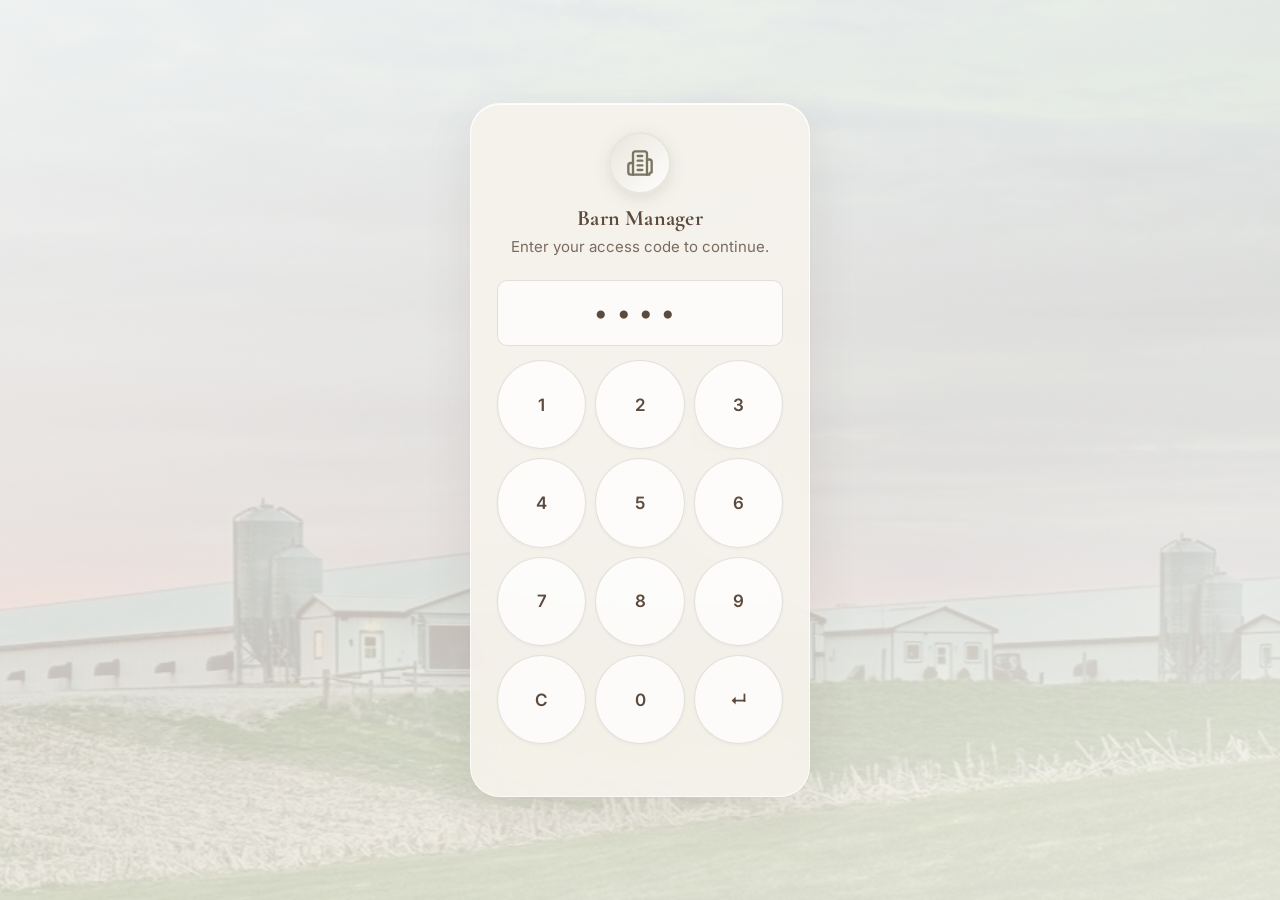
==== commit 56ef5c31: "Feat: Update the background image, Remove Birth year check page" ====
--- a/index.html
+++ b/index.html
@@ -40,15 +40,6 @@
         </div>
         <div class="keypad-error" id="keypadError"></div>
       </div>
-
-      <div id="step-year" class="year-step" style="display: none;">
-        <p>What year is the Farm Manager born?</p>
-        <div class="year-input-row">
-          <input type="number" id="yearInput" placeholder="YYYY" min="1900" max="2100">
-          <button class="btn btn-primary btn-small" id="yearSubmit">Enter</button>
-        </div>
-        <div class="keypad-error" id="yearError"></div>
-      </div>
     </div>
   </div>
 
--- a/assets/css/style.css
+++ b/assets/css/style.css
@@ -60,7 +60,7 @@
   --terra-rgb:    196, 160, 144;
   --mist-rgb:     201, 191, 181;
 
-  --bg-image:     url('../images/farm-bg1.jpg');
+  --bg-image:     url('../images/farm-bg.png');
 
   --glass-bg:     rgba(247, 243, 237, .9);
   --glass-border: rgba(255, 255, 255, .72);
@@ -144,12 +144,13 @@
   content: '';
   position: fixed;
   inset: 0;
-  background: linear-gradient(
+  /* background: rgba(247, 243, 237, .1) */
+  /* background: linear-gradient(
     165deg,
     rgba(247, 243, 237, .84) 0%,
     rgba(229, 222, 211, .78) 48%,
     rgba(245, 241, 234, .86) 100%
-  );
+  ); */
   z-index: -1;
 }
 
